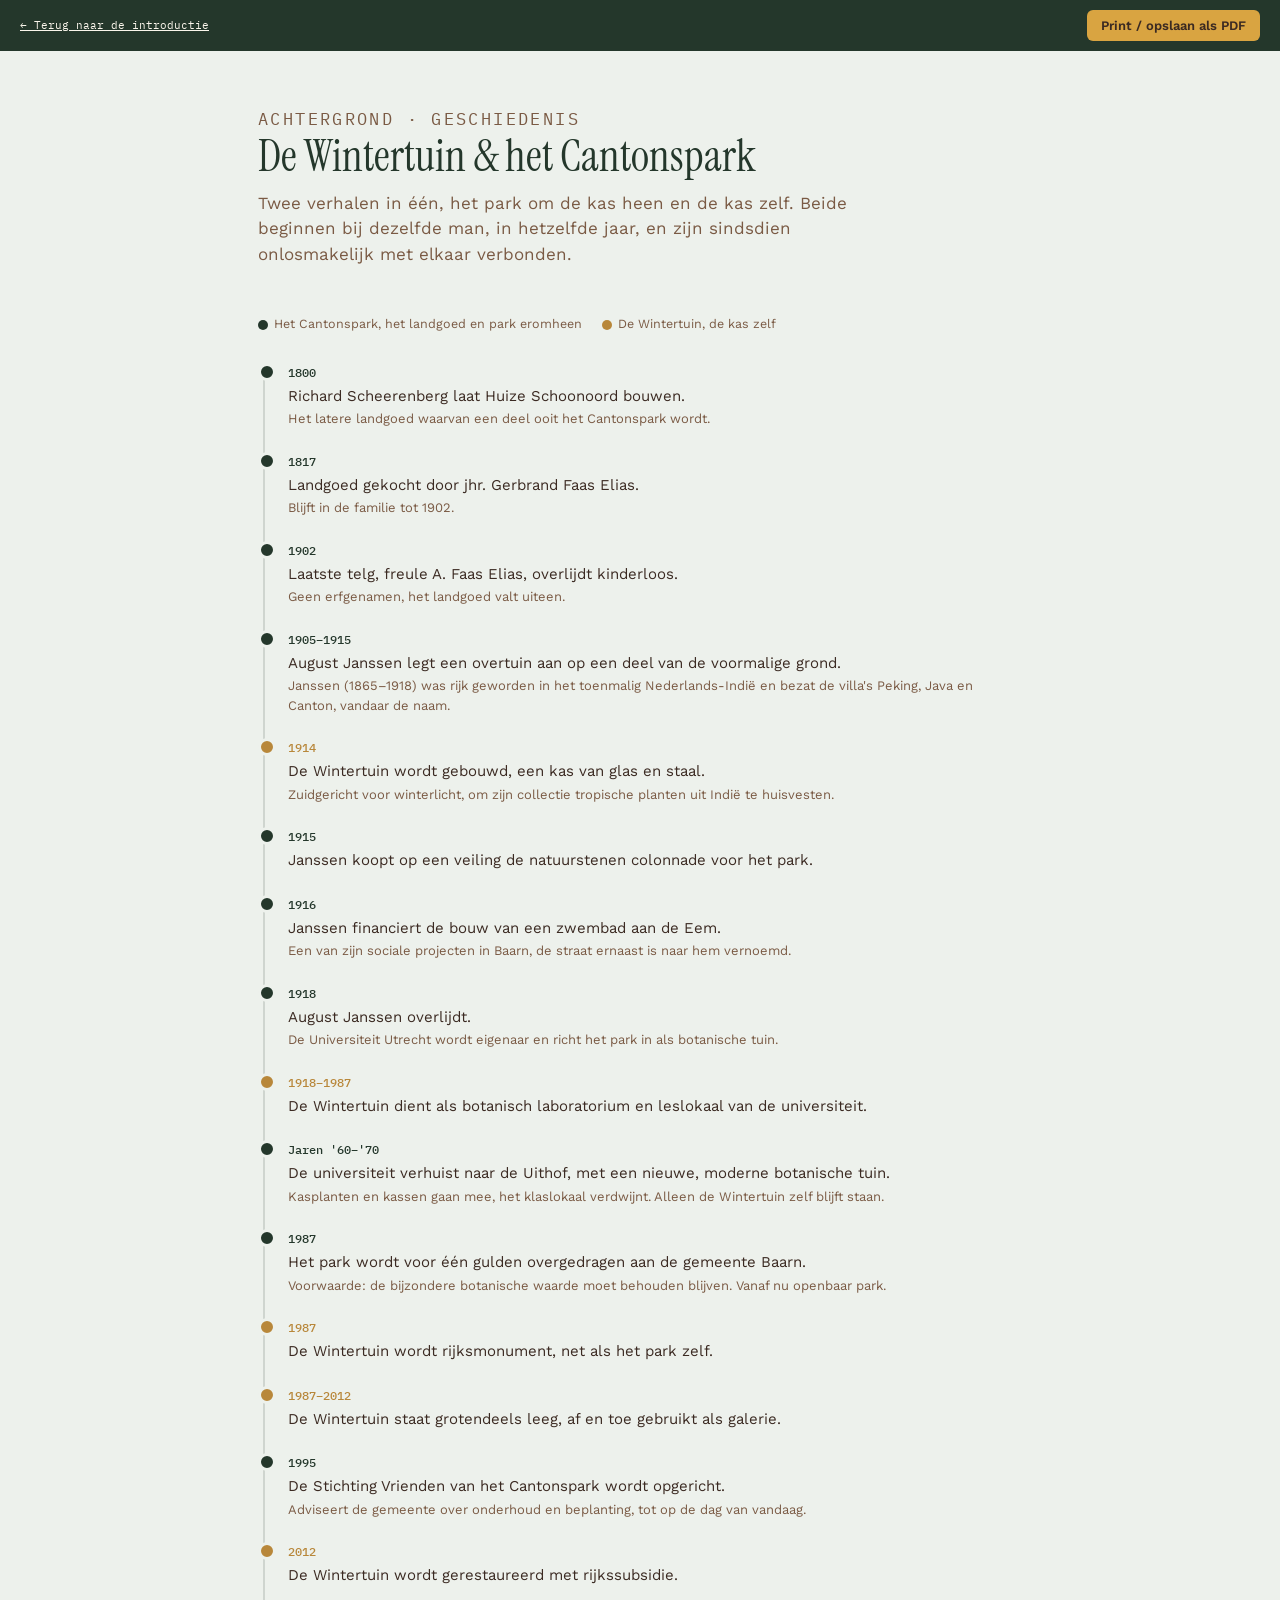
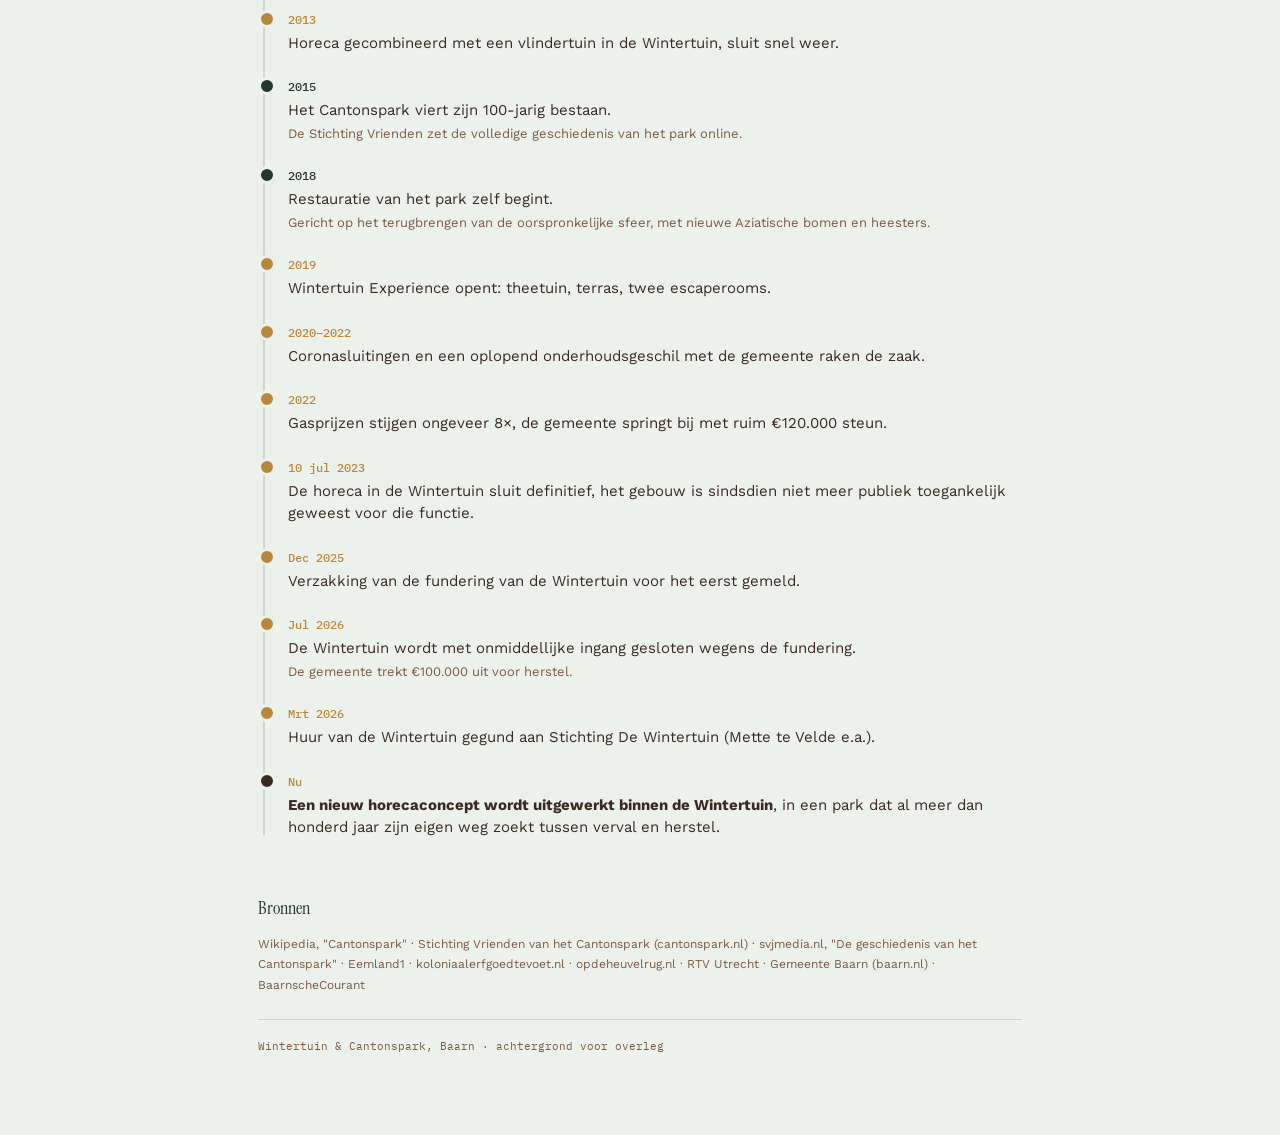
==== Wintertuin-Cantonspark-Geschiedenis.html @ 180adc10 "Add files via upload" ====
<!DOCTYPE html>
<html lang="nl">
<head>
<meta charset="UTF-8">
<meta name="viewport" content="width=device-width, initial-scale=1">
<title>Wintertuin &amp; Cantonspark, geschiedenis</title>
<link rel="preconnect" href="https://fonts.googleapis.com">
<link rel="preconnect" href="https://fonts.gstatic.com" crossorigin>
<link href="https://fonts.googleapis.com/css2?family=Instrument+Serif:ital@0;1&family=Work+Sans:wght@400;500;600&family=IBM+Plex+Mono:wght@400;500&display=swap" rel="stylesheet">
<style>
  :root {
    --glass: #EDF1EC; --ink: #24372B; --crust: #B8873A; --bean: #3B2A22;
    --bean-light: #7A5A44; --honey: #D9A441; --paper: #FBF6EC;
  }
  * { box-sizing: border-box; }
  body { margin:0; background:var(--glass); color:var(--bean); font-family:'Work Sans', sans-serif; line-height:1.5; }
  .page { max-width: 820px; margin:0 auto; padding:20px 28px 80px 28px; }
  h1,h2,h3 { font-family:'Instrument Serif', serif; font-weight:400; color:var(--ink); margin:0; }
  .eyebrow { font-family:'IBM Plex Mono', monospace; font-size:11px; letter-spacing:0.14em; text-transform:uppercase; color:var(--bean-light); margin:0 0 10px 0; }
  .hero { margin-bottom: 48px; margin-top: 36px; }
  .hero h1 { font-size: 44px; line-height:1.05; margin-bottom:12px; }
  .hero p { font-size:17px; color:var(--bean-light); max-width:620px; margin:0; }
  section { margin-bottom:56px; }
  section > h2 { font-size:26px; margin-bottom:22px; }

  .toolbar {
    position: sticky; top: 0; z-index: 10; background: var(--ink); color: var(--paper);
    display: flex; align-items: center; justify-content: space-between; gap: 16px;
    padding: 10px 20px; font-family:'IBM Plex Mono', monospace; font-size: 11px;
  }
  .toolbar a { color: var(--paper); }
  .toolbar button {
    background: var(--honey); color: var(--bean); border: none; border-radius: 6px;
    padding: 8px 14px; font-family:'Work Sans'; font-size: 13px; font-weight: 600; cursor: pointer;
  }
  .toolbar button:hover { background: #c9963e; }

  .strand-legend { display:flex; gap:20px; flex-wrap:wrap; margin-bottom: 26px; font-size:12.5px; color:var(--bean-light); }
  .strand-legend span.sw { width:10px; height:10px; border-radius:50%; display:inline-block; margin-right:6px; vertical-align:middle; }

  .timeline { position:relative; padding-left:30px; }
  .timeline::before { content:''; position:absolute; left:5px; top:4px; bottom:4px; width:2px; background:rgba(36,55,43,0.15); }
  .tl-item { position:relative; margin-bottom:20px; break-inside: avoid; }
  .tl-item::before {
    content:''; position:absolute; left:-30px; top:3px; width:12px; height:12px; border-radius:50%;
    background:var(--crust); border:3px solid var(--glass);
  }
  .tl-item.park::before { background: var(--ink); }
  .tl-item.now::before { background: var(--bean); }
  .tl-year { font-family:'IBM Plex Mono', monospace; font-size:12px; color:var(--crust); font-weight:500; margin-bottom:3px; display:inline-block; }
  .tl-item.park .tl-year { color: var(--ink); }
  .tl-text { font-size:15px; color:var(--bean); }
  .tl-text .sub { display:block; font-size:13px; color:var(--bean-light); margin-top:2px; }

  .sources { font-size:12px; color:var(--bean-light); line-height:1.7; }
  footer { font-family:'IBM Plex Mono', monospace; font-size:11px; color:var(--bean-light); border-top:1px solid rgba(59,42,34,0.15); padding-top:18px; margin-top:8px; }

  @media (max-width:640px){ .hero h1 { font-size:34px; } }
  @media print { .toolbar { display:none; } body { background:#fff; } .page { max-width:100%; padding:0 24px; } }
</style>
</head>
<body>

<div class="toolbar">
  <a href="Wintertuin-Intro.html">&larr; Terug naar de introductie</a>
  <button onclick="window.print()">Print / opslaan als PDF</button>
</div>

<div class="page">

  <div class="hero">
    <p class="eyebrow">Achtergrond &middot; geschiedenis</p>
    <h1>De Wintertuin &amp; het Cantonspark</h1>
    <p>Twee verhalen in één, het park om de kas heen en de kas zelf. Beide beginnen bij dezelfde man, in hetzelfde jaar, en zijn sindsdien onlosmakelijk met elkaar verbonden.</p>
  </div>

  <section>
    <div class="strand-legend">
      <div><span class="sw" style="background:var(--ink);"></span>Het Cantonspark, het landgoed en park eromheen</div>
      <div><span class="sw" style="background:var(--crust);"></span>De Wintertuin, de kas zelf</div>
    </div>

    <div class="timeline">

      <div class="tl-item park"><div class="tl-year">1800</div><div class="tl-text">Richard Scheerenberg laat Huize Schoonoord bouwen.<span class="sub">Het latere landgoed waarvan een deel ooit het Cantonspark wordt.</span></div></div>

      <div class="tl-item park"><div class="tl-year">1817</div><div class="tl-text">Landgoed gekocht door jhr. Gerbrand Faas Elias.<span class="sub">Blijft in de familie tot 1902.</span></div></div>

      <div class="tl-item park"><div class="tl-year">1902</div><div class="tl-text">Laatste telg, freule A. Faas Elias, overlijdt kinderloos.<span class="sub">Geen erfgenamen, het landgoed valt uiteen.</span></div></div>

      <div class="tl-item park"><div class="tl-year">1905&ndash;1915</div><div class="tl-text">August Janssen legt een overtuin aan op een deel van de voormalige grond.<span class="sub">Janssen (1865&ndash;1918) was rijk geworden in het toenmalig Nederlands-Indi&euml; en bezat de villa's Peking, Java en Canton, vandaar de naam.</span></div></div>

      <div class="tl-item crust"><div class="tl-year">1914</div><div class="tl-text">De Wintertuin wordt gebouwd, een kas van glas en staal.<span class="sub">Zuidgericht voor winterlicht, om zijn collectie tropische planten uit Indi&euml; te huisvesten.</span></div></div>

      <div class="tl-item park"><div class="tl-year">1915</div><div class="tl-text">Janssen koopt op een veiling de natuurstenen colonnade voor het park.</div></div>

      <div class="tl-item park"><div class="tl-year">1916</div><div class="tl-text">Janssen financiert de bouw van een zwembad aan de Eem.<span class="sub">Een van zijn sociale projecten in Baarn, de straat ernaast is naar hem vernoemd.</span></div></div>

      <div class="tl-item park"><div class="tl-year">1918</div><div class="tl-text">August Janssen overlijdt.<span class="sub">De Universiteit Utrecht wordt eigenaar en richt het park in als botanische tuin.</span></div></div>

      <div class="tl-item crust"><div class="tl-year">1918&ndash;1987</div><div class="tl-text">De Wintertuin dient als botanisch laboratorium en leslokaal van de universiteit.</div></div>

      <div class="tl-item park"><div class="tl-year">Jaren '60&ndash;'70</div><div class="tl-text">De universiteit verhuist naar de Uithof, met een nieuwe, moderne botanische tuin.<span class="sub">Kasplanten en kassen gaan mee, het klaslokaal verdwijnt. Alleen de Wintertuin zelf blijft staan.</span></div></div>

      <div class="tl-item park"><div class="tl-year">1987</div><div class="tl-text">Het park wordt voor &eacute;&eacute;n gulden overgedragen aan de gemeente Baarn.<span class="sub">Voorwaarde: de bijzondere botanische waarde moet behouden blijven. Vanaf nu openbaar park.</span></div></div>

      <div class="tl-item crust"><div class="tl-year">1987</div><div class="tl-text">De Wintertuin wordt rijksmonument, net als het park zelf.</div></div>

      <div class="tl-item crust"><div class="tl-year">1987&ndash;2012</div><div class="tl-text">De Wintertuin staat grotendeels leeg, af en toe gebruikt als galerie.</div></div>

      <div class="tl-item park"><div class="tl-year">1995</div><div class="tl-text">De Stichting Vrienden van het Cantonspark wordt opgericht.<span class="sub">Adviseert de gemeente over onderhoud en beplanting, tot op de dag van vandaag.</span></div></div>

      <div class="tl-item crust"><div class="tl-year">2012</div><div class="tl-text">De Wintertuin wordt gerestaureerd met rijkssubsidie.</div></div>

      <div class="tl-item crust"><div class="tl-year">2013</div><div class="tl-text">Horeca gecombineerd met een vlindertuin in de Wintertuin, sluit snel weer.</div></div>

      <div class="tl-item park"><div class="tl-year">2015</div><div class="tl-text">Het Cantonspark viert zijn 100-jarig bestaan.<span class="sub">De Stichting Vrienden zet de volledige geschiedenis van het park online.</span></div></div>

      <div class="tl-item park"><div class="tl-year">2018</div><div class="tl-text">Restauratie van het park zelf begint.<span class="sub">Gericht op het terugbrengen van de oorspronkelijke sfeer, met nieuwe Aziatische bomen en heesters.</span></div></div>

      <div class="tl-item crust"><div class="tl-year">2019</div><div class="tl-text">Wintertuin Experience opent: theetuin, terras, twee escaperooms.</div></div>

      <div class="tl-item crust"><div class="tl-year">2020&ndash;2022</div><div class="tl-text">Coronasluitingen en een oplopend onderhoudsgeschil met de gemeente raken de zaak.</div></div>

      <div class="tl-item crust"><div class="tl-year">2022</div><div class="tl-text">Gasprijzen stijgen ongeveer 8&times;, de gemeente springt bij met ruim &euro;120.000 steun.</div></div>

      <div class="tl-item crust"><div class="tl-year">10 jul 2023</div><div class="tl-text">De horeca in de Wintertuin sluit definitief, het gebouw is sindsdien niet meer publiek toegankelijk geweest voor die functie.</div></div>

      <div class="tl-item crust"><div class="tl-year">Dec 2025</div><div class="tl-text">Verzakking van de fundering van de Wintertuin voor het eerst gemeld.</div></div>

      <div class="tl-item crust"><div class="tl-year">Jul 2026</div><div class="tl-text">De Wintertuin wordt met onmiddellijke ingang gesloten wegens de fundering.<span class="sub">De gemeente trekt &euro;100.000 uit voor herstel.</span></div></div>

      <div class="tl-item crust"><div class="tl-year">Mrt 2026</div><div class="tl-text">Huur van de Wintertuin gegund aan Stichting De Wintertuin (Mette te Velde e.a.).</div></div>

      <div class="tl-item now"><div class="tl-year">Nu</div><div class="tl-text"><b>Een nieuw horecaconcept wordt uitgewerkt binnen de Wintertuin</b>, in een park dat al meer dan honderd jaar zijn eigen weg zoekt tussen verval en herstel.</div></div>

    </div>
  </section>

  <section style="margin-bottom:24px;">
    <h2 style="font-size:18px; margin-bottom:10px;">Bronnen</h2>
    <p class="sources">
      Wikipedia, "Cantonspark" &middot; Stichting Vrienden van het Cantonspark (cantonspark.nl) &middot; svjmedia.nl, "De geschiedenis van het Cantonspark" &middot; Eemland1 &middot; koloniaalerfgoedtevoet.nl &middot; opdeheuvelrug.nl &middot; RTV Utrecht &middot; Gemeente Baarn (baarn.nl) &middot; BaarnscheCourant
    </p>
  </section>

  <footer>Wintertuin &amp; Cantonspark, Baarn &middot; achtergrond voor overleg</footer>
</div>
</body>
</html>
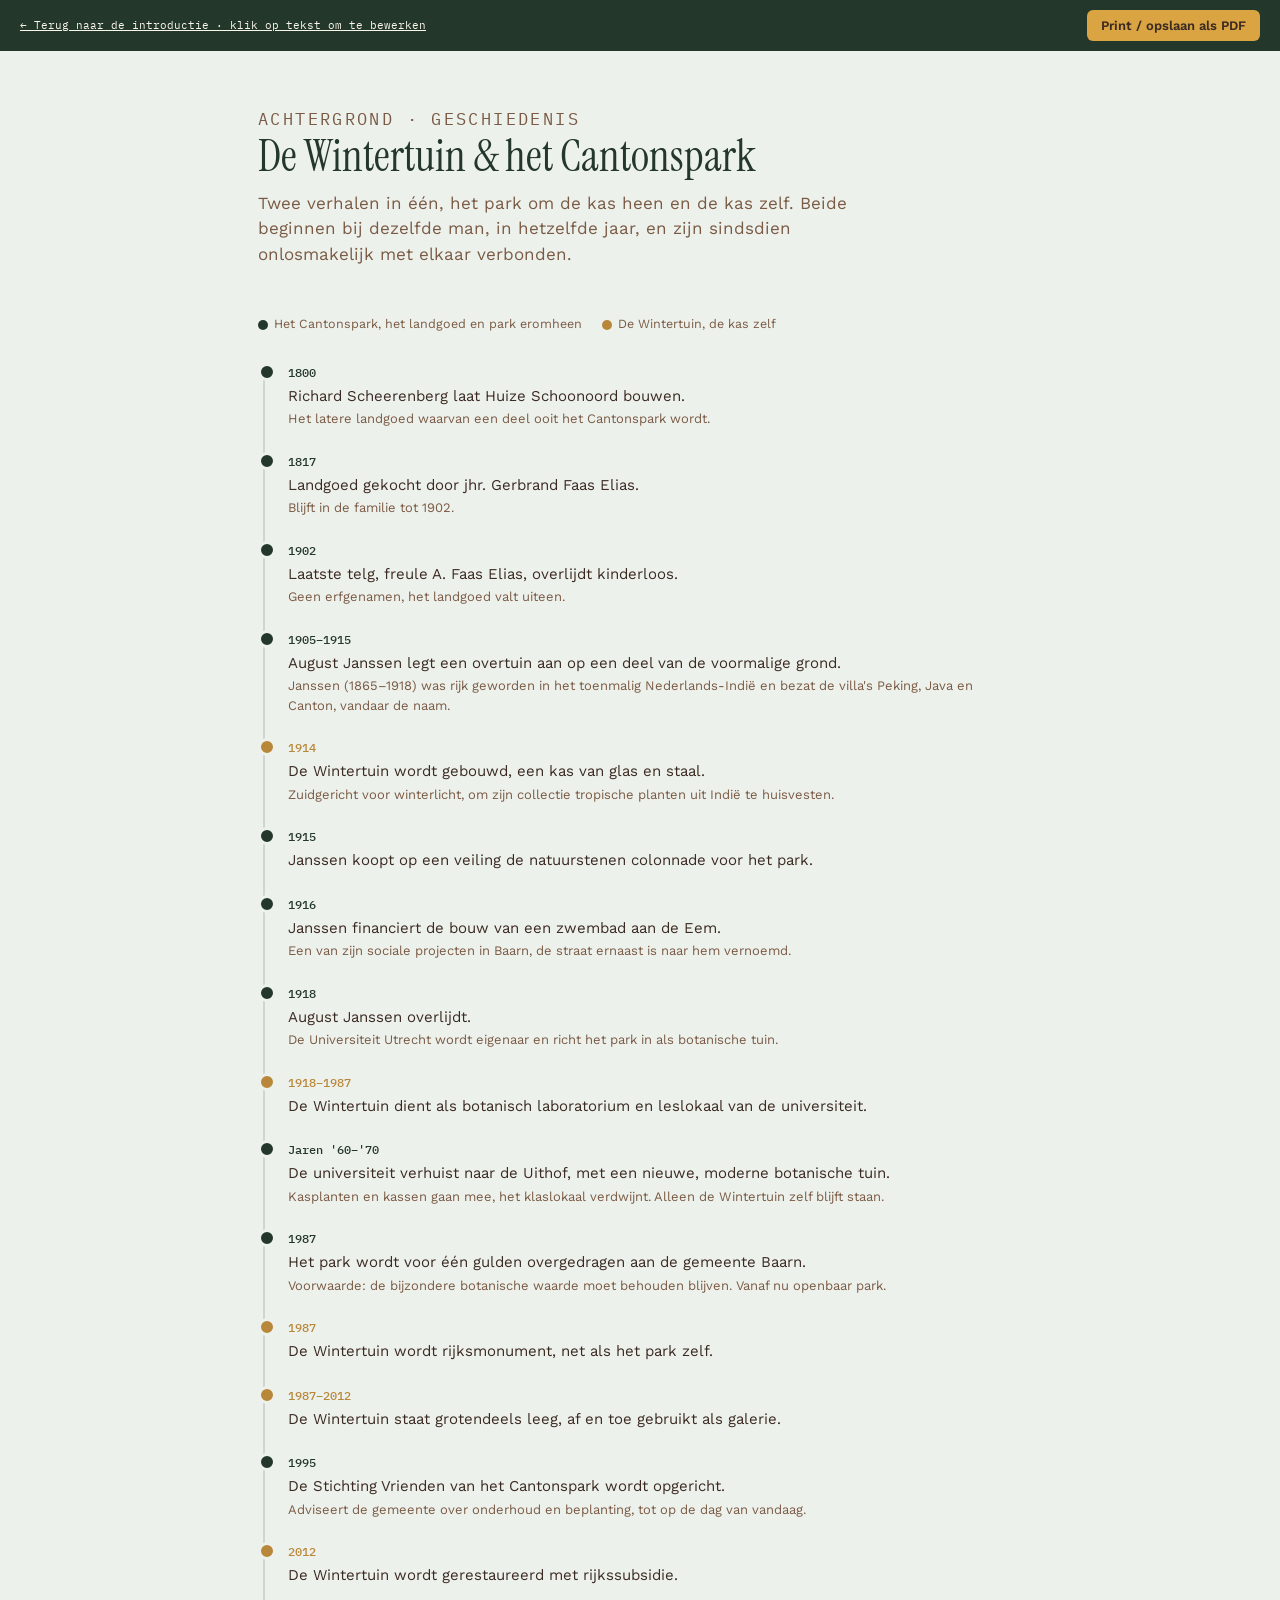
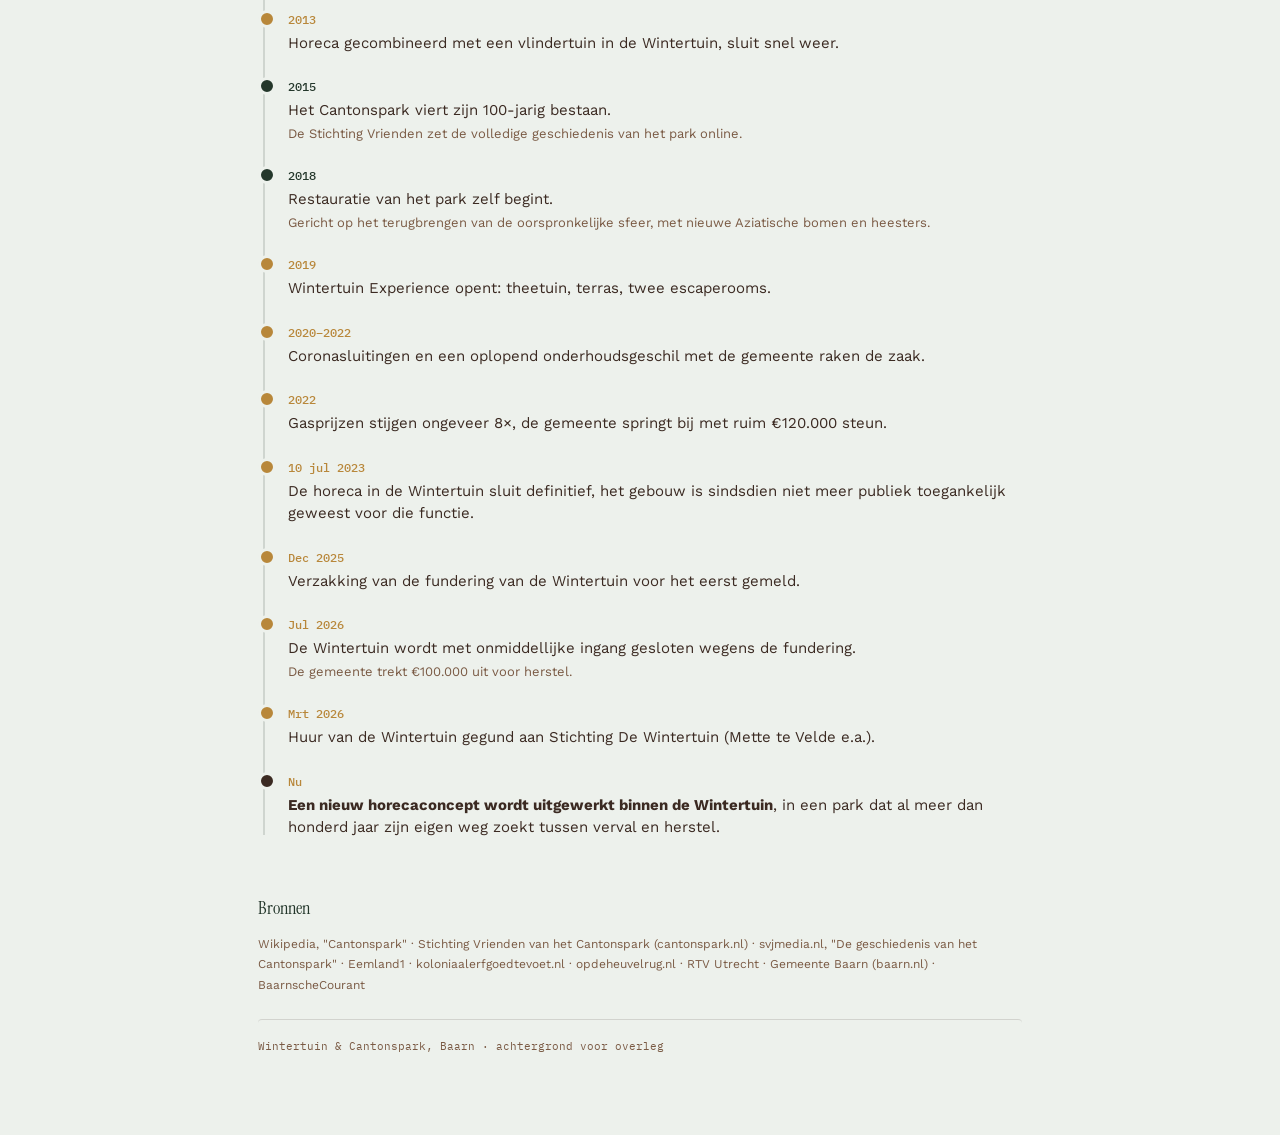
==== commit e747dce7: "Add files via upload" ====
--- a/Wintertuin-Cantonspark-Geschiedenis.html
+++ b/Wintertuin-Cantonspark-Geschiedenis.html
@@ -35,6 +35,10 @@
   }
   .toolbar button:hover { background: #c9963e; }
 
+  [contenteditable="true"] { border-radius: 4px; transition: background 0.15s; cursor: text; }
+  [contenteditable="true"]:hover { background: rgba(217,164,65,0.12); }
+  [contenteditable="true"]:focus { outline: 1.5px dashed var(--crust); background: rgba(217,164,65,0.16); }
+
   .strand-legend { display:flex; gap:20px; flex-wrap:wrap; margin-bottom: 26px; font-size:12.5px; color:var(--bean-light); }
   .strand-legend span.sw { width:10px; height:10px; border-radius:50%; display:inline-block; margin-right:6px; vertical-align:middle; }
 
@@ -56,95 +60,95 @@
   footer { font-family:'IBM Plex Mono', monospace; font-size:11px; color:var(--bean-light); border-top:1px solid rgba(59,42,34,0.15); padding-top:18px; margin-top:8px; }
 
   @media (max-width:640px){ .hero h1 { font-size:34px; } }
-  @media print { .toolbar { display:none; } body { background:#fff; } .page { max-width:100%; padding:0 24px; } }
+  @media print { .toolbar { display:none; } body { background:#fff; } .page { max-width:100%; padding:0 24px; } [contenteditable="true"]:hover, [contenteditable="true"]:focus { background: transparent; outline: none; } }
 </style>
 </head>
 <body>
 
 <div class="toolbar">
-  <a href="Wintertuin-Intro.html">&larr; Terug naar de introductie</a>
+  <a href="Wintertuin-Intro.html">&larr; Terug naar de introductie &middot; klik op tekst om te bewerken</a>
   <button onclick="window.print()">Print / opslaan als PDF</button>
 </div>
 
 <div class="page">
 
   <div class="hero">
-    <p class="eyebrow">Achtergrond &middot; geschiedenis</p>
-    <h1>De Wintertuin &amp; het Cantonspark</h1>
-    <p>Twee verhalen in één, het park om de kas heen en de kas zelf. Beide beginnen bij dezelfde man, in hetzelfde jaar, en zijn sindsdien onlosmakelijk met elkaar verbonden.</p>
+    <p class="eyebrow" contenteditable="true">Achtergrond &middot; geschiedenis</p>
+    <h1 contenteditable="true">De Wintertuin &amp; het Cantonspark</h1>
+    <p contenteditable="true">Twee verhalen in één, het park om de kas heen en de kas zelf. Beide beginnen bij dezelfde man, in hetzelfde jaar, en zijn sindsdien onlosmakelijk met elkaar verbonden.</p>
   </div>
 
   <section>
     <div class="strand-legend">
-      <div><span class="sw" style="background:var(--ink);"></span>Het Cantonspark, het landgoed en park eromheen</div>
-      <div><span class="sw" style="background:var(--crust);"></span>De Wintertuin, de kas zelf</div>
+      <div><span class="sw" style="background:var(--ink);"></span><span contenteditable="true">Het Cantonspark, het landgoed en park eromheen</span></div>
+      <div><span class="sw" style="background:var(--crust);"></span><span contenteditable="true">De Wintertuin, de kas zelf</span></div>
     </div>
 
     <div class="timeline">
 
-      <div class="tl-item park"><div class="tl-year">1800</div><div class="tl-text">Richard Scheerenberg laat Huize Schoonoord bouwen.<span class="sub">Het latere landgoed waarvan een deel ooit het Cantonspark wordt.</span></div></div>
+      <div class="tl-item park"><div class="tl-year" contenteditable="true">1800</div><div class="tl-text" contenteditable="true">Richard Scheerenberg laat Huize Schoonoord bouwen.<span class="sub">Het latere landgoed waarvan een deel ooit het Cantonspark wordt.</span></div></div>
 
-      <div class="tl-item park"><div class="tl-year">1817</div><div class="tl-text">Landgoed gekocht door jhr. Gerbrand Faas Elias.<span class="sub">Blijft in de familie tot 1902.</span></div></div>
+      <div class="tl-item park"><div class="tl-year" contenteditable="true">1817</div><div class="tl-text" contenteditable="true">Landgoed gekocht door jhr. Gerbrand Faas Elias.<span class="sub">Blijft in de familie tot 1902.</span></div></div>
 
-      <div class="tl-item park"><div class="tl-year">1902</div><div class="tl-text">Laatste telg, freule A. Faas Elias, overlijdt kinderloos.<span class="sub">Geen erfgenamen, het landgoed valt uiteen.</span></div></div>
+      <div class="tl-item park"><div class="tl-year" contenteditable="true">1902</div><div class="tl-text" contenteditable="true">Laatste telg, freule A. Faas Elias, overlijdt kinderloos.<span class="sub">Geen erfgenamen, het landgoed valt uiteen.</span></div></div>
 
-      <div class="tl-item park"><div class="tl-year">1905&ndash;1915</div><div class="tl-text">August Janssen legt een overtuin aan op een deel van de voormalige grond.<span class="sub">Janssen (1865&ndash;1918) was rijk geworden in het toenmalig Nederlands-Indi&euml; en bezat de villa's Peking, Java en Canton, vandaar de naam.</span></div></div>
+      <div class="tl-item park"><div class="tl-year" contenteditable="true">1905&ndash;1915</div><div class="tl-text" contenteditable="true">August Janssen legt een overtuin aan op een deel van de voormalige grond.<span class="sub">Janssen (1865&ndash;1918) was rijk geworden in het toenmalig Nederlands-Indi&euml; en bezat de villa's Peking, Java en Canton, vandaar de naam.</span></div></div>
 
-      <div class="tl-item crust"><div class="tl-year">1914</div><div class="tl-text">De Wintertuin wordt gebouwd, een kas van glas en staal.<span class="sub">Zuidgericht voor winterlicht, om zijn collectie tropische planten uit Indi&euml; te huisvesten.</span></div></div>
+      <div class="tl-item crust"><div class="tl-year" contenteditable="true">1914</div><div class="tl-text" contenteditable="true">De Wintertuin wordt gebouwd, een kas van glas en staal.<span class="sub">Zuidgericht voor winterlicht, om zijn collectie tropische planten uit Indi&euml; te huisvesten.</span></div></div>
 
-      <div class="tl-item park"><div class="tl-year">1915</div><div class="tl-text">Janssen koopt op een veiling de natuurstenen colonnade voor het park.</div></div>
+      <div class="tl-item park"><div class="tl-year" contenteditable="true">1915</div><div class="tl-text" contenteditable="true">Janssen koopt op een veiling de natuurstenen colonnade voor het park.</div></div>
 
-      <div class="tl-item park"><div class="tl-year">1916</div><div class="tl-text">Janssen financiert de bouw van een zwembad aan de Eem.<span class="sub">Een van zijn sociale projecten in Baarn, de straat ernaast is naar hem vernoemd.</span></div></div>
+      <div class="tl-item park"><div class="tl-year" contenteditable="true">1916</div><div class="tl-text" contenteditable="true">Janssen financiert de bouw van een zwembad aan de Eem.<span class="sub">Een van zijn sociale projecten in Baarn, de straat ernaast is naar hem vernoemd.</span></div></div>
 
-      <div class="tl-item park"><div class="tl-year">1918</div><div class="tl-text">August Janssen overlijdt.<span class="sub">De Universiteit Utrecht wordt eigenaar en richt het park in als botanische tuin.</span></div></div>
+      <div class="tl-item park"><div class="tl-year" contenteditable="true">1918</div><div class="tl-text" contenteditable="true">August Janssen overlijdt.<span class="sub">De Universiteit Utrecht wordt eigenaar en richt het park in als botanische tuin.</span></div></div>
 
-      <div class="tl-item crust"><div class="tl-year">1918&ndash;1987</div><div class="tl-text">De Wintertuin dient als botanisch laboratorium en leslokaal van de universiteit.</div></div>
+      <div class="tl-item crust"><div class="tl-year" contenteditable="true">1918&ndash;1987</div><div class="tl-text" contenteditable="true">De Wintertuin dient als botanisch laboratorium en leslokaal van de universiteit.</div></div>
 
-      <div class="tl-item park"><div class="tl-year">Jaren '60&ndash;'70</div><div class="tl-text">De universiteit verhuist naar de Uithof, met een nieuwe, moderne botanische tuin.<span class="sub">Kasplanten en kassen gaan mee, het klaslokaal verdwijnt. Alleen de Wintertuin zelf blijft staan.</span></div></div>
+      <div class="tl-item park"><div class="tl-year" contenteditable="true">Jaren '60&ndash;'70</div><div class="tl-text" contenteditable="true">De universiteit verhuist naar de Uithof, met een nieuwe, moderne botanische tuin.<span class="sub">Kasplanten en kassen gaan mee, het klaslokaal verdwijnt. Alleen de Wintertuin zelf blijft staan.</span></div></div>
 
-      <div class="tl-item park"><div class="tl-year">1987</div><div class="tl-text">Het park wordt voor &eacute;&eacute;n gulden overgedragen aan de gemeente Baarn.<span class="sub">Voorwaarde: de bijzondere botanische waarde moet behouden blijven. Vanaf nu openbaar park.</span></div></div>
+      <div class="tl-item park"><div class="tl-year" contenteditable="true">1987</div><div class="tl-text" contenteditable="true">Het park wordt voor &eacute;&eacute;n gulden overgedragen aan de gemeente Baarn.<span class="sub">Voorwaarde: de bijzondere botanische waarde moet behouden blijven. Vanaf nu openbaar park.</span></div></div>
 
-      <div class="tl-item crust"><div class="tl-year">1987</div><div class="tl-text">De Wintertuin wordt rijksmonument, net als het park zelf.</div></div>
+      <div class="tl-item crust"><div class="tl-year" contenteditable="true">1987</div><div class="tl-text" contenteditable="true">De Wintertuin wordt rijksmonument, net als het park zelf.</div></div>
 
-      <div class="tl-item crust"><div class="tl-year">1987&ndash;2012</div><div class="tl-text">De Wintertuin staat grotendeels leeg, af en toe gebruikt als galerie.</div></div>
+      <div class="tl-item crust"><div class="tl-year" contenteditable="true">1987&ndash;2012</div><div class="tl-text" contenteditable="true">De Wintertuin staat grotendeels leeg, af en toe gebruikt als galerie.</div></div>
 
-      <div class="tl-item park"><div class="tl-year">1995</div><div class="tl-text">De Stichting Vrienden van het Cantonspark wordt opgericht.<span class="sub">Adviseert de gemeente over onderhoud en beplanting, tot op de dag van vandaag.</span></div></div>
+      <div class="tl-item park"><div class="tl-year" contenteditable="true">1995</div><div class="tl-text" contenteditable="true">De Stichting Vrienden van het Cantonspark wordt opgericht.<span class="sub">Adviseert de gemeente over onderhoud en beplanting, tot op de dag van vandaag.</span></div></div>
 
-      <div class="tl-item crust"><div class="tl-year">2012</div><div class="tl-text">De Wintertuin wordt gerestaureerd met rijkssubsidie.</div></div>
+      <div class="tl-item crust"><div class="tl-year" contenteditable="true">2012</div><div class="tl-text" contenteditable="true">De Wintertuin wordt gerestaureerd met rijkssubsidie.</div></div>
 
-      <div class="tl-item crust"><div class="tl-year">2013</div><div class="tl-text">Horeca gecombineerd met een vlindertuin in de Wintertuin, sluit snel weer.</div></div>
+      <div class="tl-item crust"><div class="tl-year" contenteditable="true">2013</div><div class="tl-text" contenteditable="true">Horeca gecombineerd met een vlindertuin in de Wintertuin, sluit snel weer.</div></div>
 
-      <div class="tl-item park"><div class="tl-year">2015</div><div class="tl-text">Het Cantonspark viert zijn 100-jarig bestaan.<span class="sub">De Stichting Vrienden zet de volledige geschiedenis van het park online.</span></div></div>
+      <div class="tl-item park"><div class="tl-year" contenteditable="true">2015</div><div class="tl-text" contenteditable="true">Het Cantonspark viert zijn 100-jarig bestaan.<span class="sub">De Stichting Vrienden zet de volledige geschiedenis van het park online.</span></div></div>
 
-      <div class="tl-item park"><div class="tl-year">2018</div><div class="tl-text">Restauratie van het park zelf begint.<span class="sub">Gericht op het terugbrengen van de oorspronkelijke sfeer, met nieuwe Aziatische bomen en heesters.</span></div></div>
+      <div class="tl-item park"><div class="tl-year" contenteditable="true">2018</div><div class="tl-text" contenteditable="true">Restauratie van het park zelf begint.<span class="sub">Gericht op het terugbrengen van de oorspronkelijke sfeer, met nieuwe Aziatische bomen en heesters.</span></div></div>
 
-      <div class="tl-item crust"><div class="tl-year">2019</div><div class="tl-text">Wintertuin Experience opent: theetuin, terras, twee escaperooms.</div></div>
+      <div class="tl-item crust"><div class="tl-year" contenteditable="true">2019</div><div class="tl-text" contenteditable="true">Wintertuin Experience opent: theetuin, terras, twee escaperooms.</div></div>
 
-      <div class="tl-item crust"><div class="tl-year">2020&ndash;2022</div><div class="tl-text">Coronasluitingen en een oplopend onderhoudsgeschil met de gemeente raken de zaak.</div></div>
+      <div class="tl-item crust"><div class="tl-year" contenteditable="true">2020&ndash;2022</div><div class="tl-text" contenteditable="true">Coronasluitingen en een oplopend onderhoudsgeschil met de gemeente raken de zaak.</div></div>
 
-      <div class="tl-item crust"><div class="tl-year">2022</div><div class="tl-text">Gasprijzen stijgen ongeveer 8&times;, de gemeente springt bij met ruim &euro;120.000 steun.</div></div>
+      <div class="tl-item crust"><div class="tl-year" contenteditable="true">2022</div><div class="tl-text" contenteditable="true">Gasprijzen stijgen ongeveer 8&times;, de gemeente springt bij met ruim &euro;120.000 steun.</div></div>
 
-      <div class="tl-item crust"><div class="tl-year">10 jul 2023</div><div class="tl-text">De horeca in de Wintertuin sluit definitief, het gebouw is sindsdien niet meer publiek toegankelijk geweest voor die functie.</div></div>
+      <div class="tl-item crust"><div class="tl-year" contenteditable="true">10 jul 2023</div><div class="tl-text" contenteditable="true">De horeca in de Wintertuin sluit definitief, het gebouw is sindsdien niet meer publiek toegankelijk geweest voor die functie.</div></div>
 
-      <div class="tl-item crust"><div class="tl-year">Dec 2025</div><div class="tl-text">Verzakking van de fundering van de Wintertuin voor het eerst gemeld.</div></div>
+      <div class="tl-item crust"><div class="tl-year" contenteditable="true">Dec 2025</div><div class="tl-text" contenteditable="true">Verzakking van de fundering van de Wintertuin voor het eerst gemeld.</div></div>
 
-      <div class="tl-item crust"><div class="tl-year">Jul 2026</div><div class="tl-text">De Wintertuin wordt met onmiddellijke ingang gesloten wegens de fundering.<span class="sub">De gemeente trekt &euro;100.000 uit voor herstel.</span></div></div>
+      <div class="tl-item crust"><div class="tl-year" contenteditable="true">Jul 2026</div><div class="tl-text" contenteditable="true">De Wintertuin wordt met onmiddellijke ingang gesloten wegens de fundering.<span class="sub">De gemeente trekt &euro;100.000 uit voor herstel.</span></div></div>
 
-      <div class="tl-item crust"><div class="tl-year">Mrt 2026</div><div class="tl-text">Huur van de Wintertuin gegund aan Stichting De Wintertuin (Mette te Velde e.a.).</div></div>
+      <div class="tl-item crust"><div class="tl-year" contenteditable="true">Mrt 2026</div><div class="tl-text" contenteditable="true">Huur van de Wintertuin gegund aan Stichting De Wintertuin (Mette te Velde e.a.).</div></div>
 
-      <div class="tl-item now"><div class="tl-year">Nu</div><div class="tl-text"><b>Een nieuw horecaconcept wordt uitgewerkt binnen de Wintertuin</b>, in een park dat al meer dan honderd jaar zijn eigen weg zoekt tussen verval en herstel.</div></div>
+      <div class="tl-item now"><div class="tl-year" contenteditable="true">Nu</div><div class="tl-text" contenteditable="true"><b>Een nieuw horecaconcept wordt uitgewerkt binnen de Wintertuin</b>, in een park dat al meer dan honderd jaar zijn eigen weg zoekt tussen verval en herstel.</div></div>
 
     </div>
   </section>
 
   <section style="margin-bottom:24px;">
-    <h2 style="font-size:18px; margin-bottom:10px;">Bronnen</h2>
-    <p class="sources">
+    <h2 style="font-size:18px; margin-bottom:10px;" contenteditable="true">Bronnen</h2>
+    <p class="sources" contenteditable="true">
       Wikipedia, "Cantonspark" &middot; Stichting Vrienden van het Cantonspark (cantonspark.nl) &middot; svjmedia.nl, "De geschiedenis van het Cantonspark" &middot; Eemland1 &middot; koloniaalerfgoedtevoet.nl &middot; opdeheuvelrug.nl &middot; RTV Utrecht &middot; Gemeente Baarn (baarn.nl) &middot; BaarnscheCourant
     </p>
   </section>
 
-  <footer>Wintertuin &amp; Cantonspark, Baarn &middot; achtergrond voor overleg</footer>
+  <footer contenteditable="true">Wintertuin &amp; Cantonspark, Baarn &middot; achtergrond voor overleg</footer>
 </div>
 </body>
 </html>
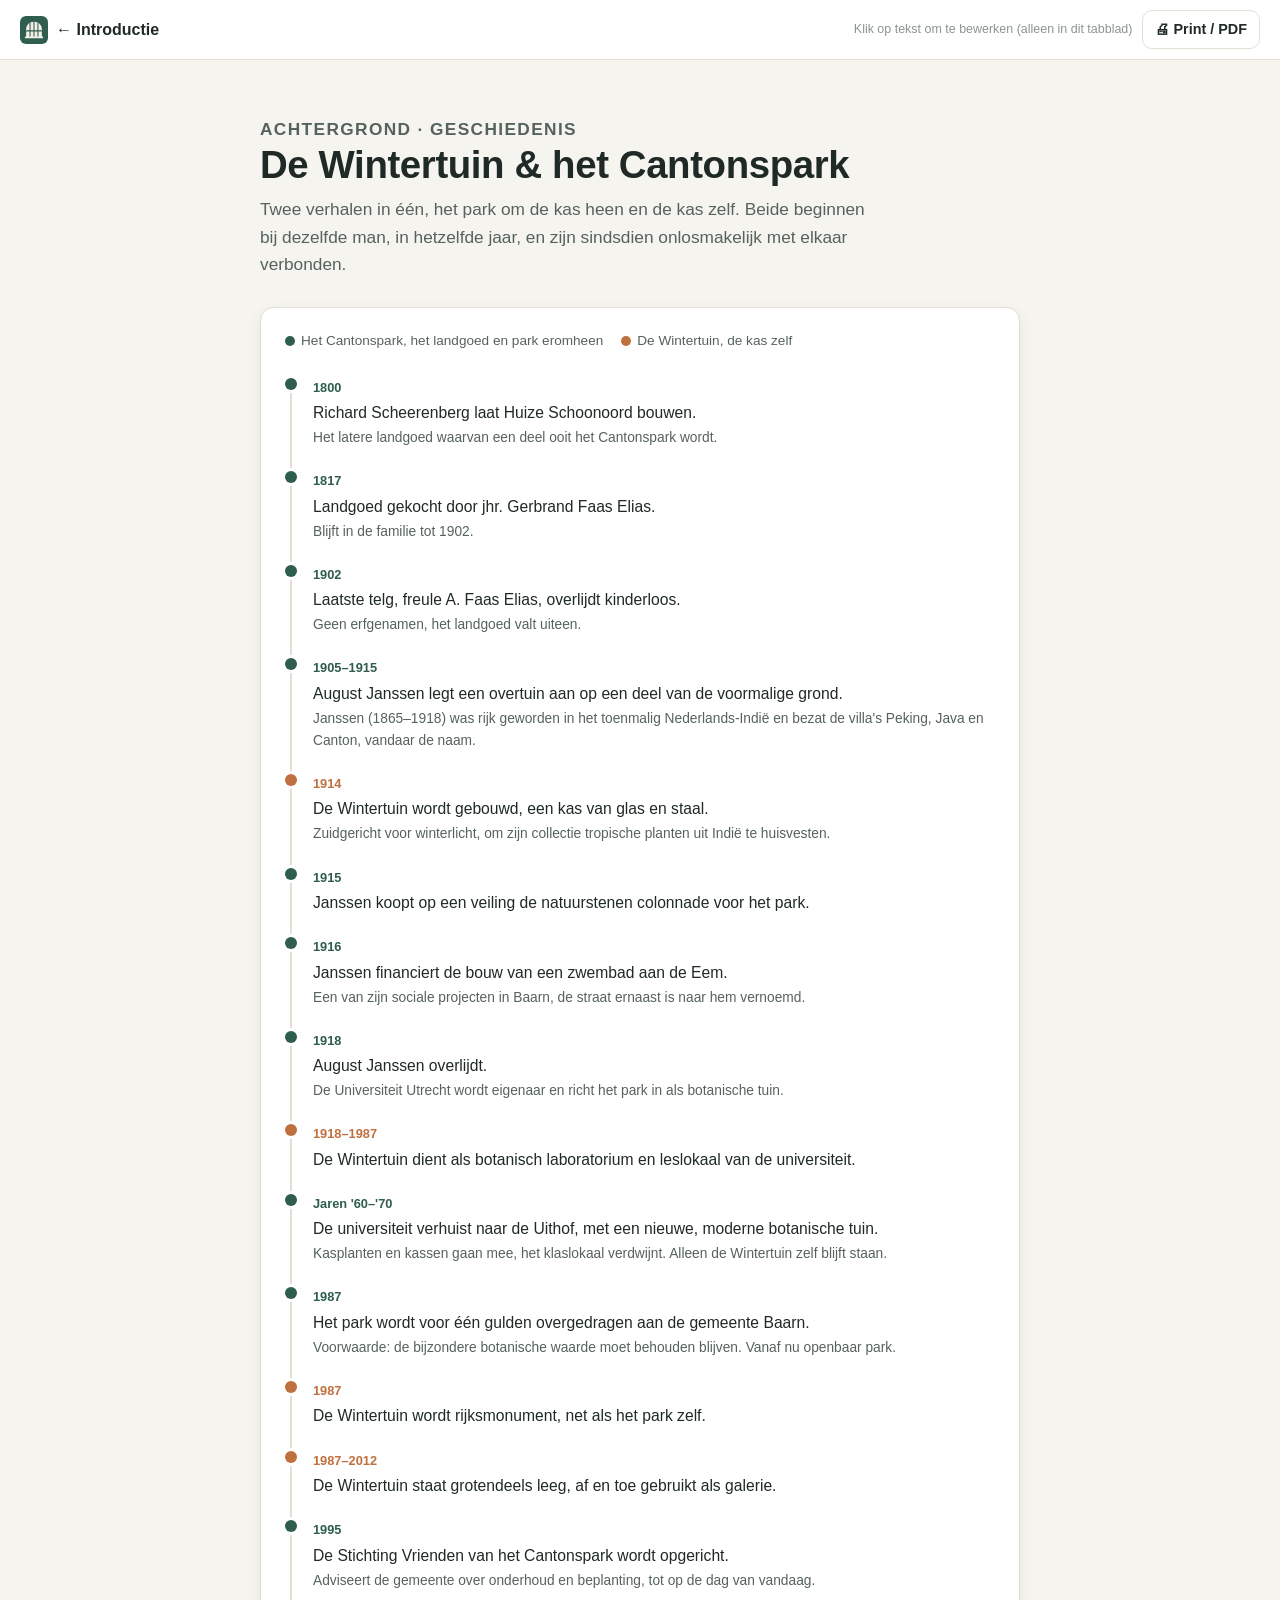
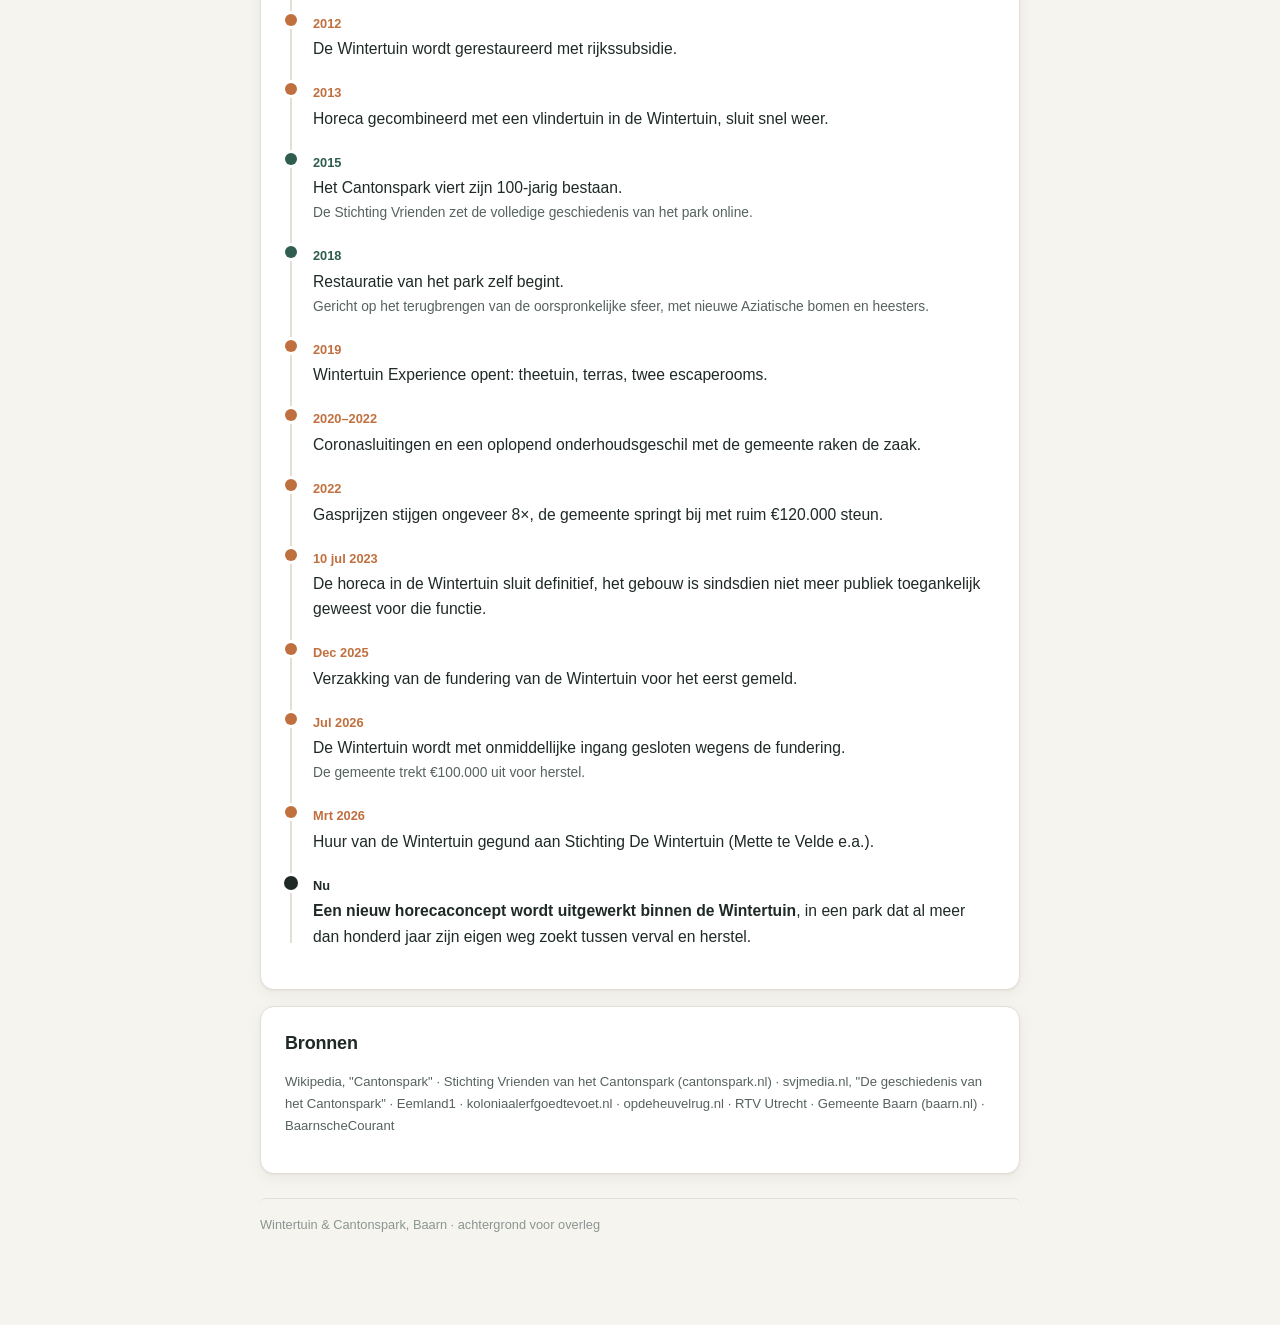
==== commit 1e72c0c7: "About pages (intro and history) in the new app style Co-Authored-By: Claude Opus 5.5 <noreply@anthro" ====
--- a/Wintertuin-Cantonspark-Geschiedenis.html
+++ b/Wintertuin-Cantonspark-Geschiedenis.html
@@ -2,73 +2,69 @@
 <html lang="nl">
 <head>
 <meta charset="UTF-8">
+<link rel="icon" href="img/icon.svg" type="image/svg+xml">
+<meta name="theme-color" content="#2F5D50">
 <meta name="viewport" content="width=device-width, initial-scale=1">
 <title>Wintertuin &amp; Cantonspark, geschiedenis</title>
-<link rel="preconnect" href="https://fonts.googleapis.com">
-<link rel="preconnect" href="https://fonts.gstatic.com" crossorigin>
-<link href="https://fonts.googleapis.com/css2?family=Instrument+Serif:ital@0;1&family=Work+Sans:wght@400;500;600&family=IBM+Plex+Mono:wght@400;500&display=swap" rel="stylesheet">
 <style>
   :root {
-    --glass: #EDF1EC; --ink: #24372B; --crust: #B8873A; --bean: #3B2A22;
-    --bean-light: #7A5A44; --honey: #D9A441; --paper: #FBF6EC;
+    --bg: #F6F4EF; --surface: #FFFFFF; --surface-2: #F0EDE5; --ink: #1F2A27; --ink-2: #55625E; --ink-3: #8A9592;
+    --line: #E3DFD5; --primary: #2F5D50; --primary-soft: #E3EDE9; --accent: #C0703F; --accent-soft: #F6E7DC;
+    --radius: 14px; --shadow: 0 1px 2px rgba(31, 42, 39, .06), 0 4px 16px rgba(31, 42, 39, .05);
+    --font: -apple-system, BlinkMacSystemFont, "Segoe UI", Inter, Roboto, "Helvetica Neue", Arial, sans-serif;
   }
   * { box-sizing: border-box; }
-  body { margin:0; background:var(--glass); color:var(--bean); font-family:'Work Sans', sans-serif; line-height:1.5; }
-  .page { max-width: 820px; margin:0 auto; padding:20px 28px 80px 28px; }
-  h1,h2,h3 { font-family:'Instrument Serif', serif; font-weight:400; color:var(--ink); margin:0; }
-  .eyebrow { font-family:'IBM Plex Mono', monospace; font-size:11px; letter-spacing:0.14em; text-transform:uppercase; color:var(--bean-light); margin:0 0 10px 0; }
-  .hero { margin-bottom: 48px; margin-top: 36px; }
-  .hero h1 { font-size: 44px; line-height:1.05; margin-bottom:12px; }
-  .hero p { font-size:17px; color:var(--bean-light); max-width:620px; margin:0; }
-  section { margin-bottom:56px; }
-  section > h2 { font-size:26px; margin-bottom:22px; }
+  body { margin: 0; background: var(--bg); color: var(--ink); font: 16px/1.6 var(--font); -webkit-font-smoothing: antialiased; }
+  h1, h2, h3 { margin: 0; color: var(--ink); letter-spacing: -.01em; }
+  a { color: var(--primary); }
+  .topbar { position: sticky; top: 0; z-index: 20; display: flex; align-items: center; justify-content: space-between; gap: 12px;
+    padding: 10px 20px; background: var(--surface); border-bottom: 1px solid var(--line); }
+  .brand { display: flex; align-items: center; gap: 8px; text-decoration: none; color: var(--ink); font-weight: 700; }
+  .topbar-right { display: flex; align-items: center; gap: 10px; }
+  .edit-hint { font-size: .78rem; color: var(--ink-3); }
+  .btn { font: inherit; font-weight: 600; font-size: .9rem; border: 1px solid var(--line); background: var(--surface); color: var(--ink);
+    border-radius: 10px; padding: 7px 12px; cursor: pointer; text-decoration: none; display: inline-flex; align-items: center; gap: 6px; }
+  .btn:hover { border-color: var(--ink-3); }
+  .btn-primary { background: var(--primary); border-color: var(--primary); color: #fff; }
+  .btn-primary:hover { background: #264d42; }
+  .page { max-width: 800px; margin: 0 auto; padding: 24px 20px 90px; }
+  .eyebrow { font-size: .78rem; font-weight: 700; letter-spacing: .08em; text-transform: uppercase; color: var(--primary); margin: 0 0 10px; }
+  [contenteditable="true"] { border-radius: 6px; transition: background .15s; cursor: text; }
+  [contenteditable="true"]:hover { background: var(--primary-soft); }
+  [contenteditable="true"]:focus { outline: 2px solid var(--primary); outline-offset: 2px; background: var(--surface); }
+  footer { font-size: .8rem; color: var(--ink-3); border-top: 1px solid var(--line); padding-top: 16px; margin-top: 16px; }
+  @media (max-width: 640px) { .edit-hint { display: none; } .topbar { padding: 8px 14px; } }
+  @media print { .topbar { display: none; } body { background: #fff; } [contenteditable="true"]:hover, [contenteditable="true"]:focus { background: transparent; outline: none; } }
 
-  .toolbar {
-    position: sticky; top: 0; z-index: 10; background: var(--ink); color: var(--paper);
-    display: flex; align-items: center; justify-content: space-between; gap: 16px;
-    padding: 10px 20px; font-family:'IBM Plex Mono', monospace; font-size: 11px;
-  }
-  .toolbar a { color: var(--paper); }
-  .toolbar button {
-    background: var(--honey); color: var(--bean); border: none; border-radius: 6px;
-    padding: 8px 14px; font-family:'Work Sans'; font-size: 13px; font-weight: 600; cursor: pointer;
-  }
-  .toolbar button:hover { background: #c9963e; }
-
-  [contenteditable="true"] { border-radius: 4px; transition: background 0.15s; cursor: text; }
-  [contenteditable="true"]:hover { background: rgba(217,164,65,0.12); }
-  [contenteditable="true"]:focus { outline: 1.5px dashed var(--crust); background: rgba(217,164,65,0.16); }
-
-  .strand-legend { display:flex; gap:20px; flex-wrap:wrap; margin-bottom: 26px; font-size:12.5px; color:var(--bean-light); }
-  .strand-legend span.sw { width:10px; height:10px; border-radius:50%; display:inline-block; margin-right:6px; vertical-align:middle; }
-
-  .timeline { position:relative; padding-left:30px; }
-  .timeline::before { content:''; position:absolute; left:5px; top:4px; bottom:4px; width:2px; background:rgba(36,55,43,0.15); }
-  .tl-item { position:relative; margin-bottom:20px; break-inside: avoid; }
-  .tl-item::before {
-    content:''; position:absolute; left:-30px; top:3px; width:12px; height:12px; border-radius:50%;
-    background:var(--crust); border:3px solid var(--glass);
-  }
-  .tl-item.park::before { background: var(--ink); }
-  .tl-item.now::before { background: var(--bean); }
-  .tl-year { font-family:'IBM Plex Mono', monospace; font-size:12px; color:var(--crust); font-weight:500; margin-bottom:3px; display:inline-block; }
-  .tl-item.park .tl-year { color: var(--ink); }
-  .tl-text { font-size:15px; color:var(--bean); }
-  .tl-text .sub { display:block; font-size:13px; color:var(--bean-light); margin-top:2px; }
-
-  .sources { font-size:12px; color:var(--bean-light); line-height:1.7; }
-  footer { font-family:'IBM Plex Mono', monospace; font-size:11px; color:var(--bean-light); border-top:1px solid rgba(59,42,34,0.15); padding-top:18px; margin-top:8px; }
-
-  @media (max-width:640px){ .hero h1 { font-size:34px; } }
-  @media print { .toolbar { display:none; } body { background:#fff; } .page { max-width:100%; padding:0 24px; } [contenteditable="true"]:hover, [contenteditable="true"]:focus { background: transparent; outline: none; } }
+  .hero { margin: 32px 0 28px; }
+  .hero h1 { font-size: 2.4rem; line-height: 1.1; margin-bottom: 10px; font-weight: 750; }
+  .hero p { font-size: 1.08rem; color: var(--ink-2); max-width: 620px; margin: 0; }
+  section { background: var(--surface); border: 1px solid var(--line); border-radius: var(--radius); box-shadow: var(--shadow); padding: 22px 24px; margin-bottom: 16px; }
+  section > h2 { font-size: 1.25rem; margin-bottom: 16px; }
+  .strand-legend { display: flex; gap: 18px; flex-wrap: wrap; margin-bottom: 22px; font-size: .85rem; color: var(--ink-2); }
+  .strand-legend span.sw { width: 10px; height: 10px; border-radius: 50%; display: inline-block; margin-right: 6px; vertical-align: middle; }
+  .timeline { position: relative; padding-left: 28px; }
+  .timeline::before { content: ''; position: absolute; left: 5px; top: 6px; bottom: 6px; width: 2px; background: var(--line); }
+  .tl-item { position: relative; margin-bottom: 18px; break-inside: avoid; }
+  .tl-item::before { content: ''; position: absolute; left: -28px; top: 4px; width: 12px; height: 12px; border-radius: 50%; background: var(--accent); box-shadow: 0 0 0 3px var(--surface); }
+  .tl-item.park::before { background: var(--primary); }
+  .tl-item.now::before { background: var(--ink); width: 14px; height: 14px; left: -29px; }
+  .tl-year { font-size: .8rem; font-weight: 750; color: var(--accent); margin-bottom: 2px; display: inline-block; font-variant-numeric: tabular-nums; }
+  .tl-item.park .tl-year { color: var(--primary); }
+  .tl-item.now .tl-year { color: var(--ink); }
+  .tl-text { font-size: .98rem; }
+  .tl-text .sub { display: block; font-size: .86rem; color: var(--ink-2); margin-top: 2px; }
+  .sources { font-size: .82rem; color: var(--ink-2); line-height: 1.7; }
+  @media (max-width: 640px) { .hero h1 { font-size: 1.8rem; } section { padding: 18px 16px; } }
 </style>
 </head>
 <body>
 
-<div class="toolbar">
-  <a href="Wintertuin-Intro.html">&larr; Terug naar de introductie &middot; klik op tekst om te bewerken</a>
-  <button onclick="window.print()">Print / opslaan als PDF</button>
-</div>
+<header class="topbar">
+  <a class="brand" href="Wintertuin-Intro.html"><img src="img/icon.svg" width="28" height="28" alt=""><span>&larr; Introductie</span></a>
+  <div class="topbar-right"><span class="edit-hint">Klik op tekst om te bewerken (alleen in dit tabblad)</span>
+    <button class="btn" onclick="window.print()">&#128424; Print / PDF</button></div>
+</header>
 
 <div class="page">
 
@@ -80,8 +76,8 @@
 
   <section>
     <div class="strand-legend">
-      <div><span class="sw" style="background:var(--ink);"></span><span contenteditable="true">Het Cantonspark, het landgoed en park eromheen</span></div>
-      <div><span class="sw" style="background:var(--crust);"></span><span contenteditable="true">De Wintertuin, de kas zelf</span></div>
+      <div><span class="sw" style="background:var(--primary);"></span><span contenteditable="true">Het Cantonspark, het landgoed en park eromheen</span></div>
+      <div><span class="sw" style="background:var(--accent);"></span><span contenteditable="true">De Wintertuin, de kas zelf</span></div>
     </div>
 
     <div class="timeline">
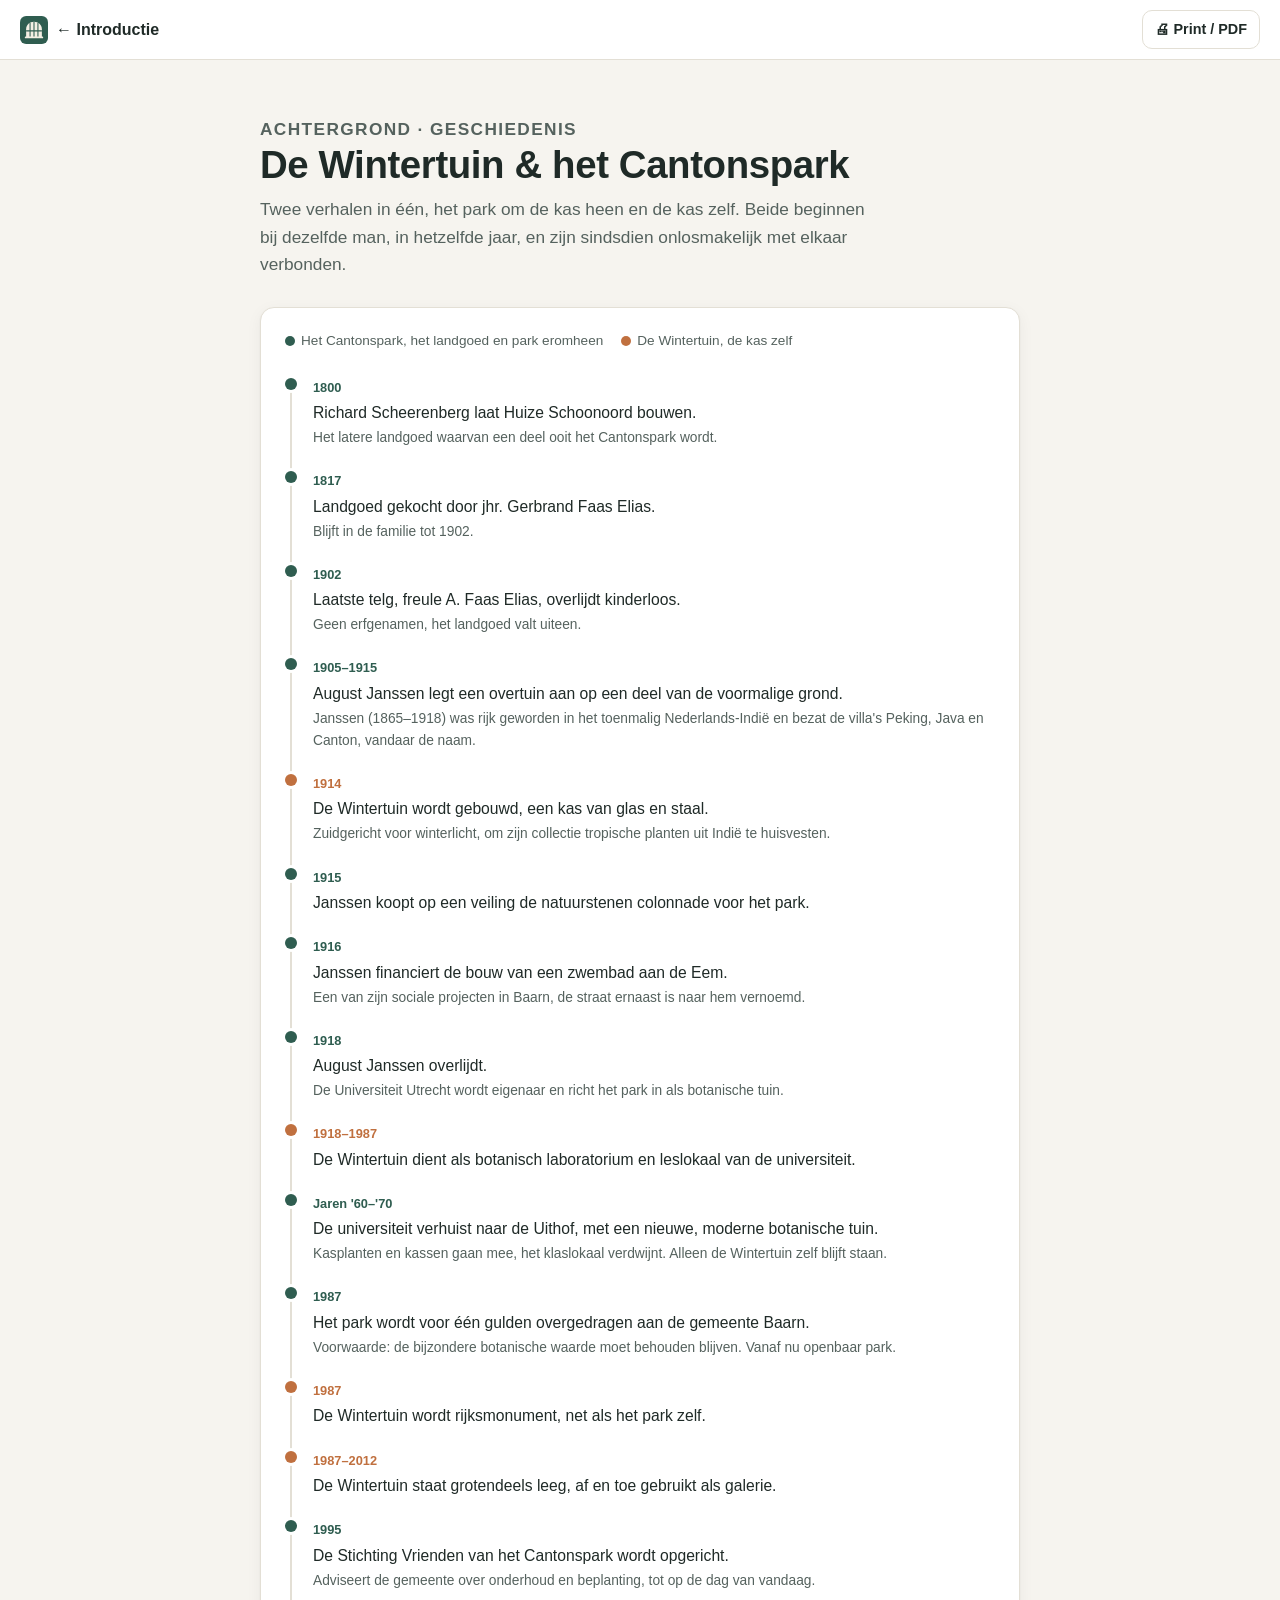
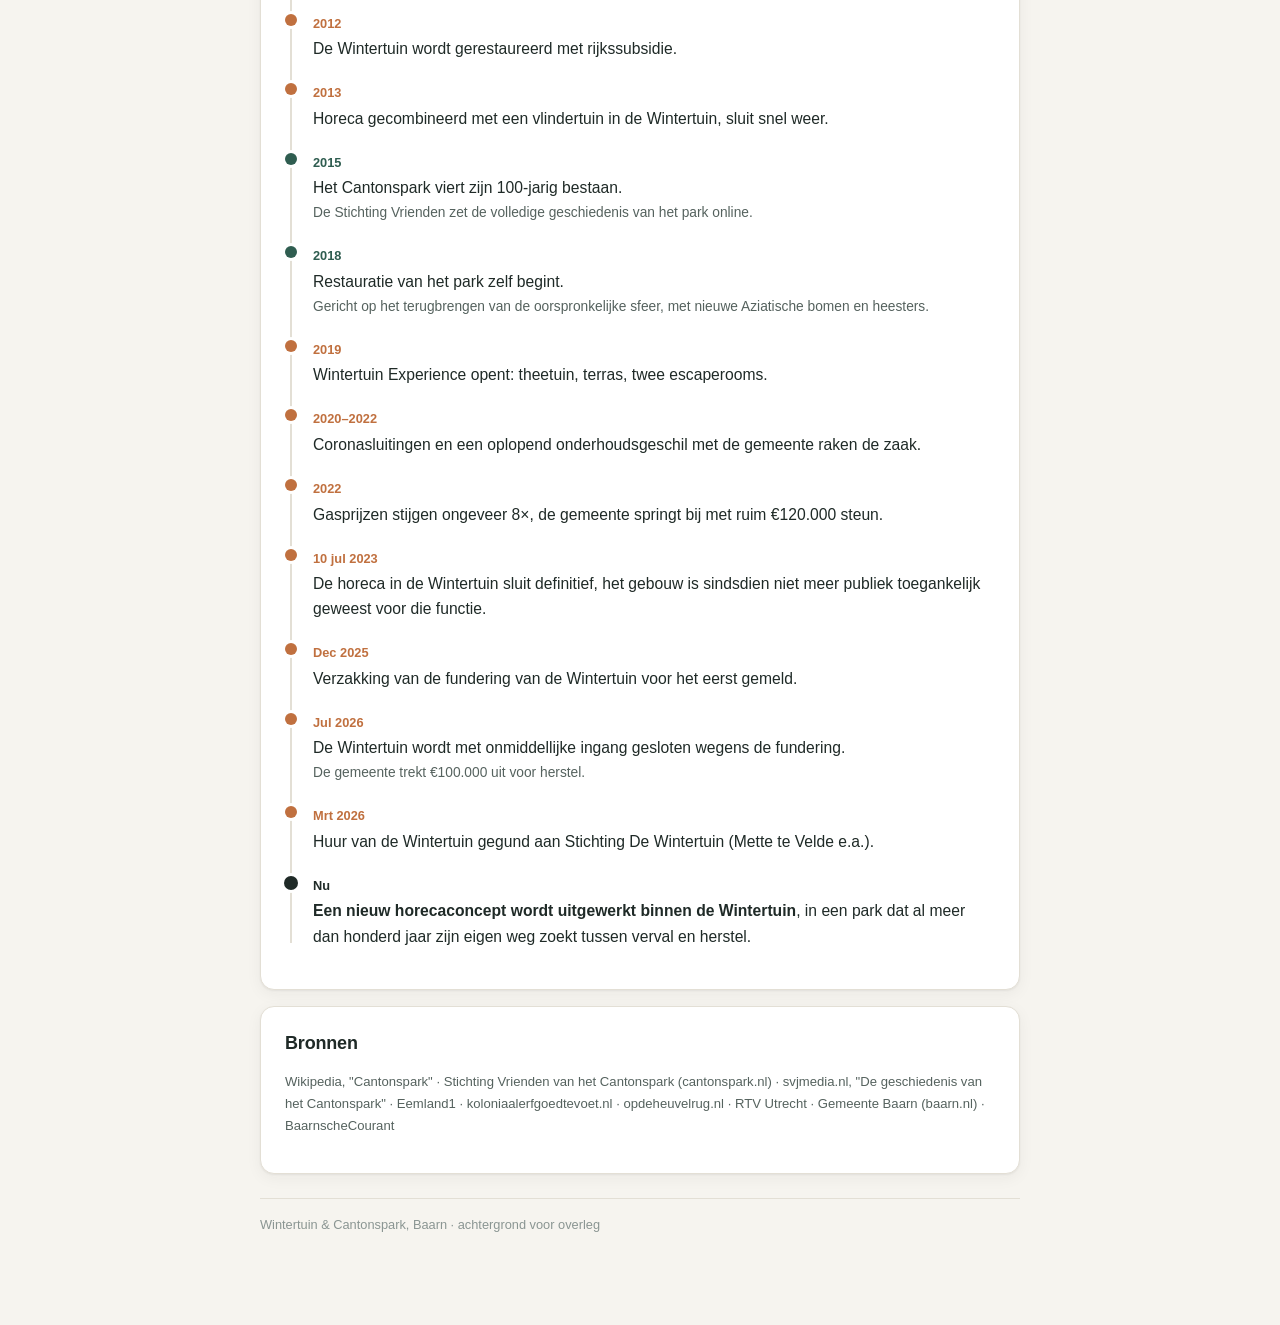
==== commit 368aef36: "No self sign-up, allergens and allergen card, closed days in the roster, About pages editable and sa" ====
--- a/Wintertuin-Cantonspark-Geschiedenis.html
+++ b/Wintertuin-Cantonspark-Geschiedenis.html
@@ -29,12 +29,12 @@
   .btn-primary:hover { background: #264d42; }
   .page { max-width: 800px; margin: 0 auto; padding: 24px 20px 90px; }
   .eyebrow { font-size: .78rem; font-weight: 700; letter-spacing: .08em; text-transform: uppercase; color: var(--primary); margin: 0 0 10px; }
-  [contenteditable="true"] { border-radius: 6px; transition: background .15s; cursor: text; }
-  [contenteditable="true"]:hover { background: var(--primary-soft); }
-  [contenteditable="true"]:focus { outline: 2px solid var(--primary); outline-offset: 2px; background: var(--surface); }
+  body.editing [data-edit] { border-radius: 6px; transition: background .15s; cursor: text; }
+  body.editing [data-edit]:hover { background: var(--primary-soft); }
+  body.editing [data-edit]:focus { outline: 2px solid var(--primary); outline-offset: 2px; background: var(--surface); }
   footer { font-size: .8rem; color: var(--ink-3); border-top: 1px solid var(--line); padding-top: 16px; margin-top: 16px; }
   @media (max-width: 640px) { .edit-hint { display: none; } .topbar { padding: 8px 14px; } }
-  @media print { .topbar { display: none; } body { background: #fff; } [contenteditable="true"]:hover, [contenteditable="true"]:focus { background: transparent; outline: none; } }
+  @media print { .topbar { display: none; } body { background: #fff; } [data-edit] { background: transparent !important; outline: none !important; } }
 
   .hero { margin: 32px 0 28px; }
   .hero h1 { font-size: 2.4rem; line-height: 1.1; margin-bottom: 10px; font-weight: 750; }
@@ -56,95 +56,100 @@
   .tl-text .sub { display: block; font-size: .86rem; color: var(--ink-2); margin-top: 2px; }
   .sources { font-size: .82rem; color: var(--ink-2); line-height: 1.7; }
   @media (max-width: 640px) { .hero h1 { font-size: 1.8rem; } section { padding: 18px 16px; } }
+  .about-toast { position: fixed; left: 50%; bottom: 24px; transform: translateX(-50%); background: var(--ink); color: #fff; padding: 10px 16px; border-radius: 12px; font-weight: 600; z-index: 50; }
+  .about-toast.error { background: #B5524A; }
 </style>
 </head>
 <body>
 
 <header class="topbar">
   <a class="brand" href="Wintertuin-Intro.html"><img src="img/icon.svg" width="28" height="28" alt=""><span>&larr; Introductie</span></a>
-  <div class="topbar-right"><span class="edit-hint">Klik op tekst om te bewerken (alleen in dit tabblad)</span>
+  <div class="topbar-right"><span class="edit-hint" id="edit-hint"></span><span id="edit-tools"></span>
     <button class="btn" onclick="window.print()">&#128424; Print / PDF</button></div>
 </header>
 
 <div class="page">
 
   <div class="hero">
-    <p class="eyebrow" contenteditable="true">Achtergrond &middot; geschiedenis</p>
-    <h1 contenteditable="true">De Wintertuin &amp; het Cantonspark</h1>
-    <p contenteditable="true">Twee verhalen in één, het park om de kas heen en de kas zelf. Beide beginnen bij dezelfde man, in hetzelfde jaar, en zijn sindsdien onlosmakelijk met elkaar verbonden.</p>
+    <p class="eyebrow" data-edit="k1">Achtergrond &middot; geschiedenis</p>
+    <h1 data-edit="k2">De Wintertuin &amp; het Cantonspark</h1>
+    <p data-edit="k3">Twee verhalen in één, het park om de kas heen en de kas zelf. Beide beginnen bij dezelfde man, in hetzelfde jaar, en zijn sindsdien onlosmakelijk met elkaar verbonden.</p>
   </div>
 
   <section>
     <div class="strand-legend">
-      <div><span class="sw" style="background:var(--primary);"></span><span contenteditable="true">Het Cantonspark, het landgoed en park eromheen</span></div>
-      <div><span class="sw" style="background:var(--accent);"></span><span contenteditable="true">De Wintertuin, de kas zelf</span></div>
+      <div><span class="sw" style="background:var(--primary);"></span><span data-edit="k4">Het Cantonspark, het landgoed en park eromheen</span></div>
+      <div><span class="sw" style="background:var(--accent);"></span><span data-edit="k5">De Wintertuin, de kas zelf</span></div>
     </div>
 
     <div class="timeline">
 
-      <div class="tl-item park"><div class="tl-year" contenteditable="true">1800</div><div class="tl-text" contenteditable="true">Richard Scheerenberg laat Huize Schoonoord bouwen.<span class="sub">Het latere landgoed waarvan een deel ooit het Cantonspark wordt.</span></div></div>
+      <div class="tl-item park"><div class="tl-year" data-edit="k6">1800</div><div class="tl-text" data-edit="k7">Richard Scheerenberg laat Huize Schoonoord bouwen.<span class="sub">Het latere landgoed waarvan een deel ooit het Cantonspark wordt.</span></div></div>
 
-      <div class="tl-item park"><div class="tl-year" contenteditable="true">1817</div><div class="tl-text" contenteditable="true">Landgoed gekocht door jhr. Gerbrand Faas Elias.<span class="sub">Blijft in de familie tot 1902.</span></div></div>
+      <div class="tl-item park"><div class="tl-year" data-edit="k8">1817</div><div class="tl-text" data-edit="k9">Landgoed gekocht door jhr. Gerbrand Faas Elias.<span class="sub">Blijft in de familie tot 1902.</span></div></div>
 
-      <div class="tl-item park"><div class="tl-year" contenteditable="true">1902</div><div class="tl-text" contenteditable="true">Laatste telg, freule A. Faas Elias, overlijdt kinderloos.<span class="sub">Geen erfgenamen, het landgoed valt uiteen.</span></div></div>
+      <div class="tl-item park"><div class="tl-year" data-edit="k10">1902</div><div class="tl-text" data-edit="k11">Laatste telg, freule A. Faas Elias, overlijdt kinderloos.<span class="sub">Geen erfgenamen, het landgoed valt uiteen.</span></div></div>
 
-      <div class="tl-item park"><div class="tl-year" contenteditable="true">1905&ndash;1915</div><div class="tl-text" contenteditable="true">August Janssen legt een overtuin aan op een deel van de voormalige grond.<span class="sub">Janssen (1865&ndash;1918) was rijk geworden in het toenmalig Nederlands-Indi&euml; en bezat de villa's Peking, Java en Canton, vandaar de naam.</span></div></div>
+      <div class="tl-item park"><div class="tl-year" data-edit="k12">1905&ndash;1915</div><div class="tl-text" data-edit="k13">August Janssen legt een overtuin aan op een deel van de voormalige grond.<span class="sub">Janssen (1865&ndash;1918) was rijk geworden in het toenmalig Nederlands-Indi&euml; en bezat de villa's Peking, Java en Canton, vandaar de naam.</span></div></div>
 
-      <div class="tl-item crust"><div class="tl-year" contenteditable="true">1914</div><div class="tl-text" contenteditable="true">De Wintertuin wordt gebouwd, een kas van glas en staal.<span class="sub">Zuidgericht voor winterlicht, om zijn collectie tropische planten uit Indi&euml; te huisvesten.</span></div></div>
+      <div class="tl-item crust"><div class="tl-year" data-edit="k14">1914</div><div class="tl-text" data-edit="k15">De Wintertuin wordt gebouwd, een kas van glas en staal.<span class="sub">Zuidgericht voor winterlicht, om zijn collectie tropische planten uit Indi&euml; te huisvesten.</span></div></div>
 
-      <div class="tl-item park"><div class="tl-year" contenteditable="true">1915</div><div class="tl-text" contenteditable="true">Janssen koopt op een veiling de natuurstenen colonnade voor het park.</div></div>
+      <div class="tl-item park"><div class="tl-year" data-edit="k16">1915</div><div class="tl-text" data-edit="k17">Janssen koopt op een veiling de natuurstenen colonnade voor het park.</div></div>
 
-      <div class="tl-item park"><div class="tl-year" contenteditable="true">1916</div><div class="tl-text" contenteditable="true">Janssen financiert de bouw van een zwembad aan de Eem.<span class="sub">Een van zijn sociale projecten in Baarn, de straat ernaast is naar hem vernoemd.</span></div></div>
+      <div class="tl-item park"><div class="tl-year" data-edit="k18">1916</div><div class="tl-text" data-edit="k19">Janssen financiert de bouw van een zwembad aan de Eem.<span class="sub">Een van zijn sociale projecten in Baarn, de straat ernaast is naar hem vernoemd.</span></div></div>
 
-      <div class="tl-item park"><div class="tl-year" contenteditable="true">1918</div><div class="tl-text" contenteditable="true">August Janssen overlijdt.<span class="sub">De Universiteit Utrecht wordt eigenaar en richt het park in als botanische tuin.</span></div></div>
+      <div class="tl-item park"><div class="tl-year" data-edit="k20">1918</div><div class="tl-text" data-edit="k21">August Janssen overlijdt.<span class="sub">De Universiteit Utrecht wordt eigenaar en richt het park in als botanische tuin.</span></div></div>
 
-      <div class="tl-item crust"><div class="tl-year" contenteditable="true">1918&ndash;1987</div><div class="tl-text" contenteditable="true">De Wintertuin dient als botanisch laboratorium en leslokaal van de universiteit.</div></div>
+      <div class="tl-item crust"><div class="tl-year" data-edit="k22">1918&ndash;1987</div><div class="tl-text" data-edit="k23">De Wintertuin dient als botanisch laboratorium en leslokaal van de universiteit.</div></div>
 
-      <div class="tl-item park"><div class="tl-year" contenteditable="true">Jaren '60&ndash;'70</div><div class="tl-text" contenteditable="true">De universiteit verhuist naar de Uithof, met een nieuwe, moderne botanische tuin.<span class="sub">Kasplanten en kassen gaan mee, het klaslokaal verdwijnt. Alleen de Wintertuin zelf blijft staan.</span></div></div>
+      <div class="tl-item park"><div class="tl-year" data-edit="k24">Jaren '60&ndash;'70</div><div class="tl-text" data-edit="k25">De universiteit verhuist naar de Uithof, met een nieuwe, moderne botanische tuin.<span class="sub">Kasplanten en kassen gaan mee, het klaslokaal verdwijnt. Alleen de Wintertuin zelf blijft staan.</span></div></div>
 
-      <div class="tl-item park"><div class="tl-year" contenteditable="true">1987</div><div class="tl-text" contenteditable="true">Het park wordt voor &eacute;&eacute;n gulden overgedragen aan de gemeente Baarn.<span class="sub">Voorwaarde: de bijzondere botanische waarde moet behouden blijven. Vanaf nu openbaar park.</span></div></div>
+      <div class="tl-item park"><div class="tl-year" data-edit="k26">1987</div><div class="tl-text" data-edit="k27">Het park wordt voor &eacute;&eacute;n gulden overgedragen aan de gemeente Baarn.<span class="sub">Voorwaarde: de bijzondere botanische waarde moet behouden blijven. Vanaf nu openbaar park.</span></div></div>
 
-      <div class="tl-item crust"><div class="tl-year" contenteditable="true">1987</div><div class="tl-text" contenteditable="true">De Wintertuin wordt rijksmonument, net als het park zelf.</div></div>
+      <div class="tl-item crust"><div class="tl-year" data-edit="k28">1987</div><div class="tl-text" data-edit="k29">De Wintertuin wordt rijksmonument, net als het park zelf.</div></div>
 
-      <div class="tl-item crust"><div class="tl-year" contenteditable="true">1987&ndash;2012</div><div class="tl-text" contenteditable="true">De Wintertuin staat grotendeels leeg, af en toe gebruikt als galerie.</div></div>
+      <div class="tl-item crust"><div class="tl-year" data-edit="k30">1987&ndash;2012</div><div class="tl-text" data-edit="k31">De Wintertuin staat grotendeels leeg, af en toe gebruikt als galerie.</div></div>
 
-      <div class="tl-item park"><div class="tl-year" contenteditable="true">1995</div><div class="tl-text" contenteditable="true">De Stichting Vrienden van het Cantonspark wordt opgericht.<span class="sub">Adviseert de gemeente over onderhoud en beplanting, tot op de dag van vandaag.</span></div></div>
+      <div class="tl-item park"><div class="tl-year" data-edit="k32">1995</div><div class="tl-text" data-edit="k33">De Stichting Vrienden van het Cantonspark wordt opgericht.<span class="sub">Adviseert de gemeente over onderhoud en beplanting, tot op de dag van vandaag.</span></div></div>
 
-      <div class="tl-item crust"><div class="tl-year" contenteditable="true">2012</div><div class="tl-text" contenteditable="true">De Wintertuin wordt gerestaureerd met rijkssubsidie.</div></div>
+      <div class="tl-item crust"><div class="tl-year" data-edit="k34">2012</div><div class="tl-text" data-edit="k35">De Wintertuin wordt gerestaureerd met rijkssubsidie.</div></div>
 
-      <div class="tl-item crust"><div class="tl-year" contenteditable="true">2013</div><div class="tl-text" contenteditable="true">Horeca gecombineerd met een vlindertuin in de Wintertuin, sluit snel weer.</div></div>
+      <div class="tl-item crust"><div class="tl-year" data-edit="k36">2013</div><div class="tl-text" data-edit="k37">Horeca gecombineerd met een vlindertuin in de Wintertuin, sluit snel weer.</div></div>
 
-      <div class="tl-item park"><div class="tl-year" contenteditable="true">2015</div><div class="tl-text" contenteditable="true">Het Cantonspark viert zijn 100-jarig bestaan.<span class="sub">De Stichting Vrienden zet de volledige geschiedenis van het park online.</span></div></div>
+      <div class="tl-item park"><div class="tl-year" data-edit="k38">2015</div><div class="tl-text" data-edit="k39">Het Cantonspark viert zijn 100-jarig bestaan.<span class="sub">De Stichting Vrienden zet de volledige geschiedenis van het park online.</span></div></div>
 
-      <div class="tl-item park"><div class="tl-year" contenteditable="true">2018</div><div class="tl-text" contenteditable="true">Restauratie van het park zelf begint.<span class="sub">Gericht op het terugbrengen van de oorspronkelijke sfeer, met nieuwe Aziatische bomen en heesters.</span></div></div>
+      <div class="tl-item park"><div class="tl-year" data-edit="k40">2018</div><div class="tl-text" data-edit="k41">Restauratie van het park zelf begint.<span class="sub">Gericht op het terugbrengen van de oorspronkelijke sfeer, met nieuwe Aziatische bomen en heesters.</span></div></div>
 
-      <div class="tl-item crust"><div class="tl-year" contenteditable="true">2019</div><div class="tl-text" contenteditable="true">Wintertuin Experience opent: theetuin, terras, twee escaperooms.</div></div>
+      <div class="tl-item crust"><div class="tl-year" data-edit="k42">2019</div><div class="tl-text" data-edit="k43">Wintertuin Experience opent: theetuin, terras, twee escaperooms.</div></div>
 
-      <div class="tl-item crust"><div class="tl-year" contenteditable="true">2020&ndash;2022</div><div class="tl-text" contenteditable="true">Coronasluitingen en een oplopend onderhoudsgeschil met de gemeente raken de zaak.</div></div>
+      <div class="tl-item crust"><div class="tl-year" data-edit="k44">2020&ndash;2022</div><div class="tl-text" data-edit="k45">Coronasluitingen en een oplopend onderhoudsgeschil met de gemeente raken de zaak.</div></div>
 
-      <div class="tl-item crust"><div class="tl-year" contenteditable="true">2022</div><div class="tl-text" contenteditable="true">Gasprijzen stijgen ongeveer 8&times;, de gemeente springt bij met ruim &euro;120.000 steun.</div></div>
+      <div class="tl-item crust"><div class="tl-year" data-edit="k46">2022</div><div class="tl-text" data-edit="k47">Gasprijzen stijgen ongeveer 8&times;, de gemeente springt bij met ruim &euro;120.000 steun.</div></div>
 
-      <div class="tl-item crust"><div class="tl-year" contenteditable="true">10 jul 2023</div><div class="tl-text" contenteditable="true">De horeca in de Wintertuin sluit definitief, het gebouw is sindsdien niet meer publiek toegankelijk geweest voor die functie.</div></div>
+      <div class="tl-item crust"><div class="tl-year" data-edit="k48">10 jul 2023</div><div class="tl-text" data-edit="k49">De horeca in de Wintertuin sluit definitief, het gebouw is sindsdien niet meer publiek toegankelijk geweest voor die functie.</div></div>
 
-      <div class="tl-item crust"><div class="tl-year" contenteditable="true">Dec 2025</div><div class="tl-text" contenteditable="true">Verzakking van de fundering van de Wintertuin voor het eerst gemeld.</div></div>
+      <div class="tl-item crust"><div class="tl-year" data-edit="k50">Dec 2025</div><div class="tl-text" data-edit="k51">Verzakking van de fundering van de Wintertuin voor het eerst gemeld.</div></div>
 
-      <div class="tl-item crust"><div class="tl-year" contenteditable="true">Jul 2026</div><div class="tl-text" contenteditable="true">De Wintertuin wordt met onmiddellijke ingang gesloten wegens de fundering.<span class="sub">De gemeente trekt &euro;100.000 uit voor herstel.</span></div></div>
+      <div class="tl-item crust"><div class="tl-year" data-edit="k52">Jul 2026</div><div class="tl-text" data-edit="k53">De Wintertuin wordt met onmiddellijke ingang gesloten wegens de fundering.<span class="sub">De gemeente trekt &euro;100.000 uit voor herstel.</span></div></div>
 
-      <div class="tl-item crust"><div class="tl-year" contenteditable="true">Mrt 2026</div><div class="tl-text" contenteditable="true">Huur van de Wintertuin gegund aan Stichting De Wintertuin (Mette te Velde e.a.).</div></div>
+      <div class="tl-item crust"><div class="tl-year" data-edit="k54">Mrt 2026</div><div class="tl-text" data-edit="k55">Huur van de Wintertuin gegund aan Stichting De Wintertuin (Mette te Velde e.a.).</div></div>
 
-      <div class="tl-item now"><div class="tl-year" contenteditable="true">Nu</div><div class="tl-text" contenteditable="true"><b>Een nieuw horecaconcept wordt uitgewerkt binnen de Wintertuin</b>, in een park dat al meer dan honderd jaar zijn eigen weg zoekt tussen verval en herstel.</div></div>
+      <div class="tl-item now"><div class="tl-year" data-edit="k56">Nu</div><div class="tl-text" data-edit="k57"><b>Een nieuw horecaconcept wordt uitgewerkt binnen de Wintertuin</b>, in een park dat al meer dan honderd jaar zijn eigen weg zoekt tussen verval en herstel.</div></div>
 
     </div>
   </section>
 
   <section style="margin-bottom:24px;">
-    <h2 style="font-size:18px; margin-bottom:10px;" contenteditable="true">Bronnen</h2>
-    <p class="sources" contenteditable="true">
+    <h2 style="font-size:18px; margin-bottom:10px;" data-edit="k58">Bronnen</h2>
+    <p class="sources" data-edit="k59">
       Wikipedia, "Cantonspark" &middot; Stichting Vrienden van het Cantonspark (cantonspark.nl) &middot; svjmedia.nl, "De geschiedenis van het Cantonspark" &middot; Eemland1 &middot; koloniaalerfgoedtevoet.nl &middot; opdeheuvelrug.nl &middot; RTV Utrecht &middot; Gemeente Baarn (baarn.nl) &middot; BaarnscheCourant
     </p>
   </section>
 
-  <footer contenteditable="true">Wintertuin &amp; Cantonspark, Baarn &middot; achtergrond voor overleg</footer>
+  <footer data-edit="k60">Wintertuin &amp; Cantonspark, Baarn &middot; achtergrond voor overleg</footer>
 </div>
+<div id="about-toast" class="about-toast" hidden></div>
+<script src="vendor/supabase.js"></script>
+<script type="module">import { initAbout } from "./js/about.js"; initAbout("history");</script>
 </body>
 </html>
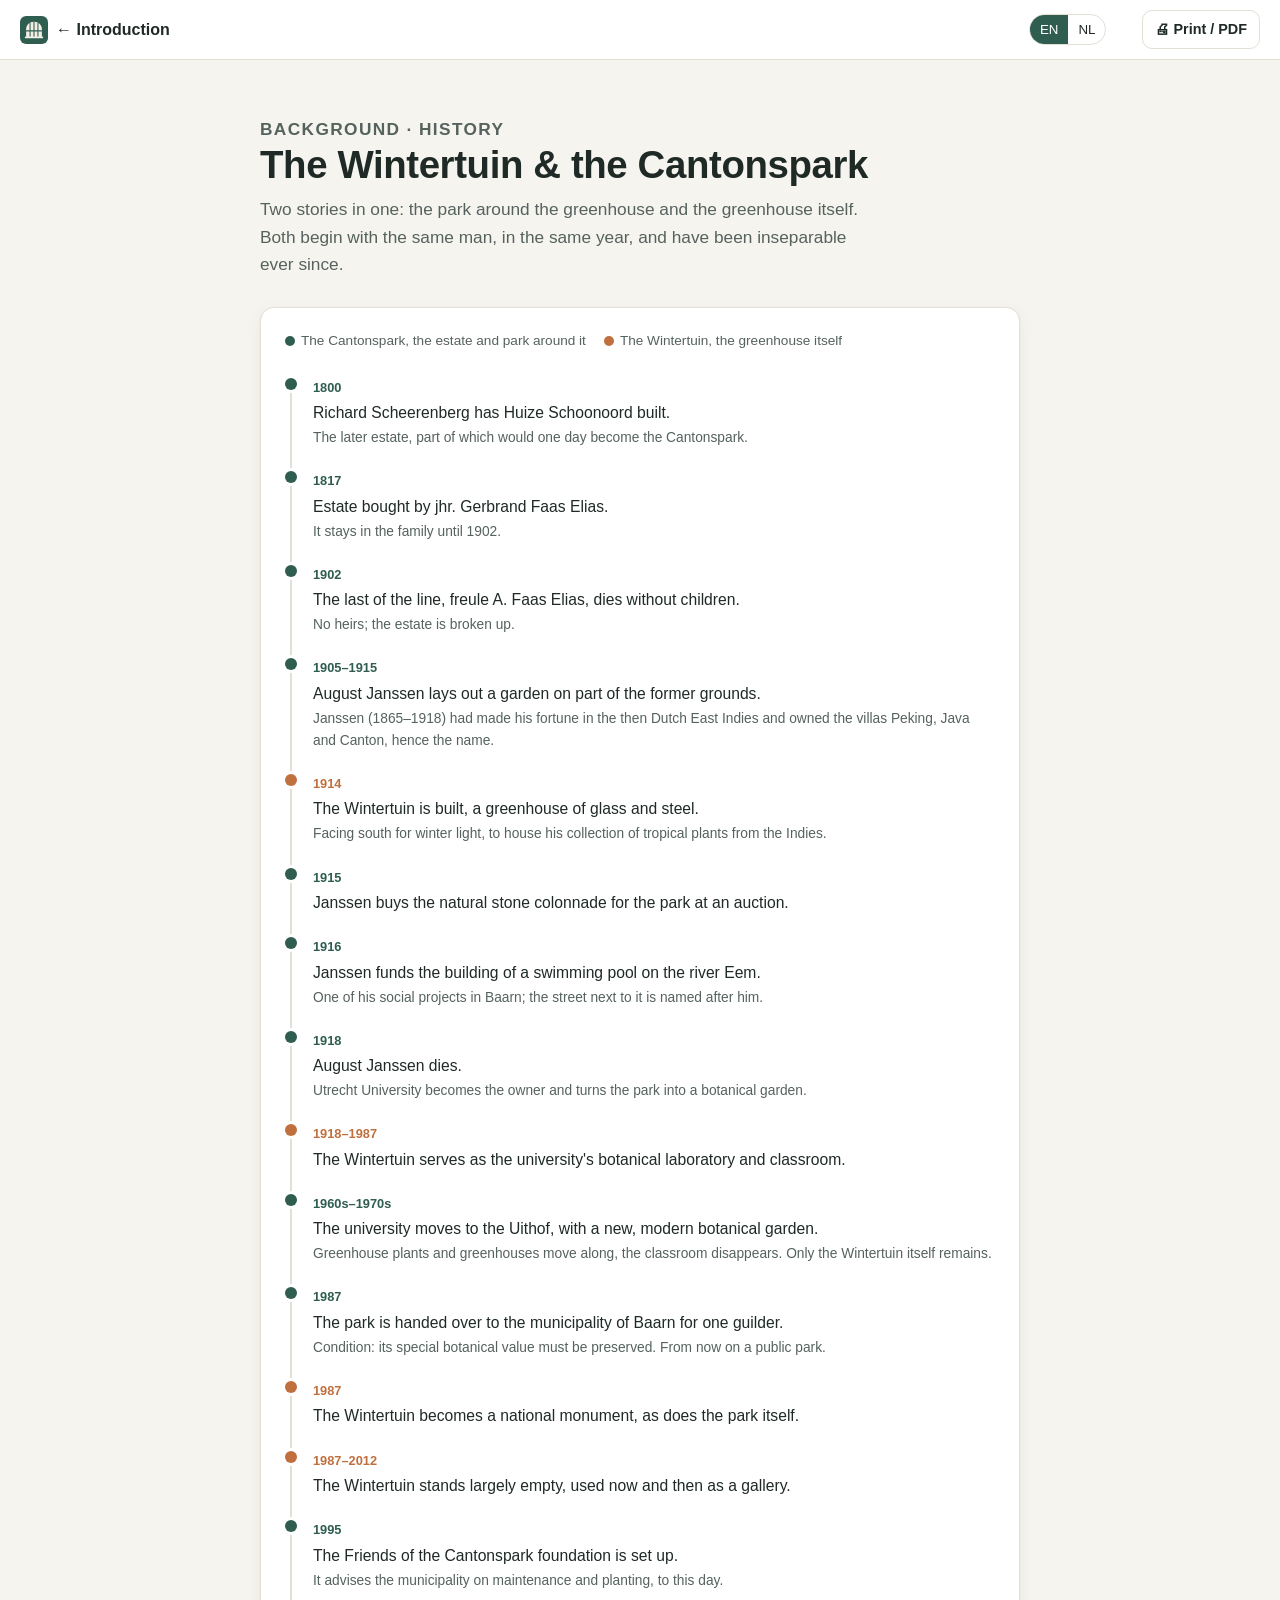
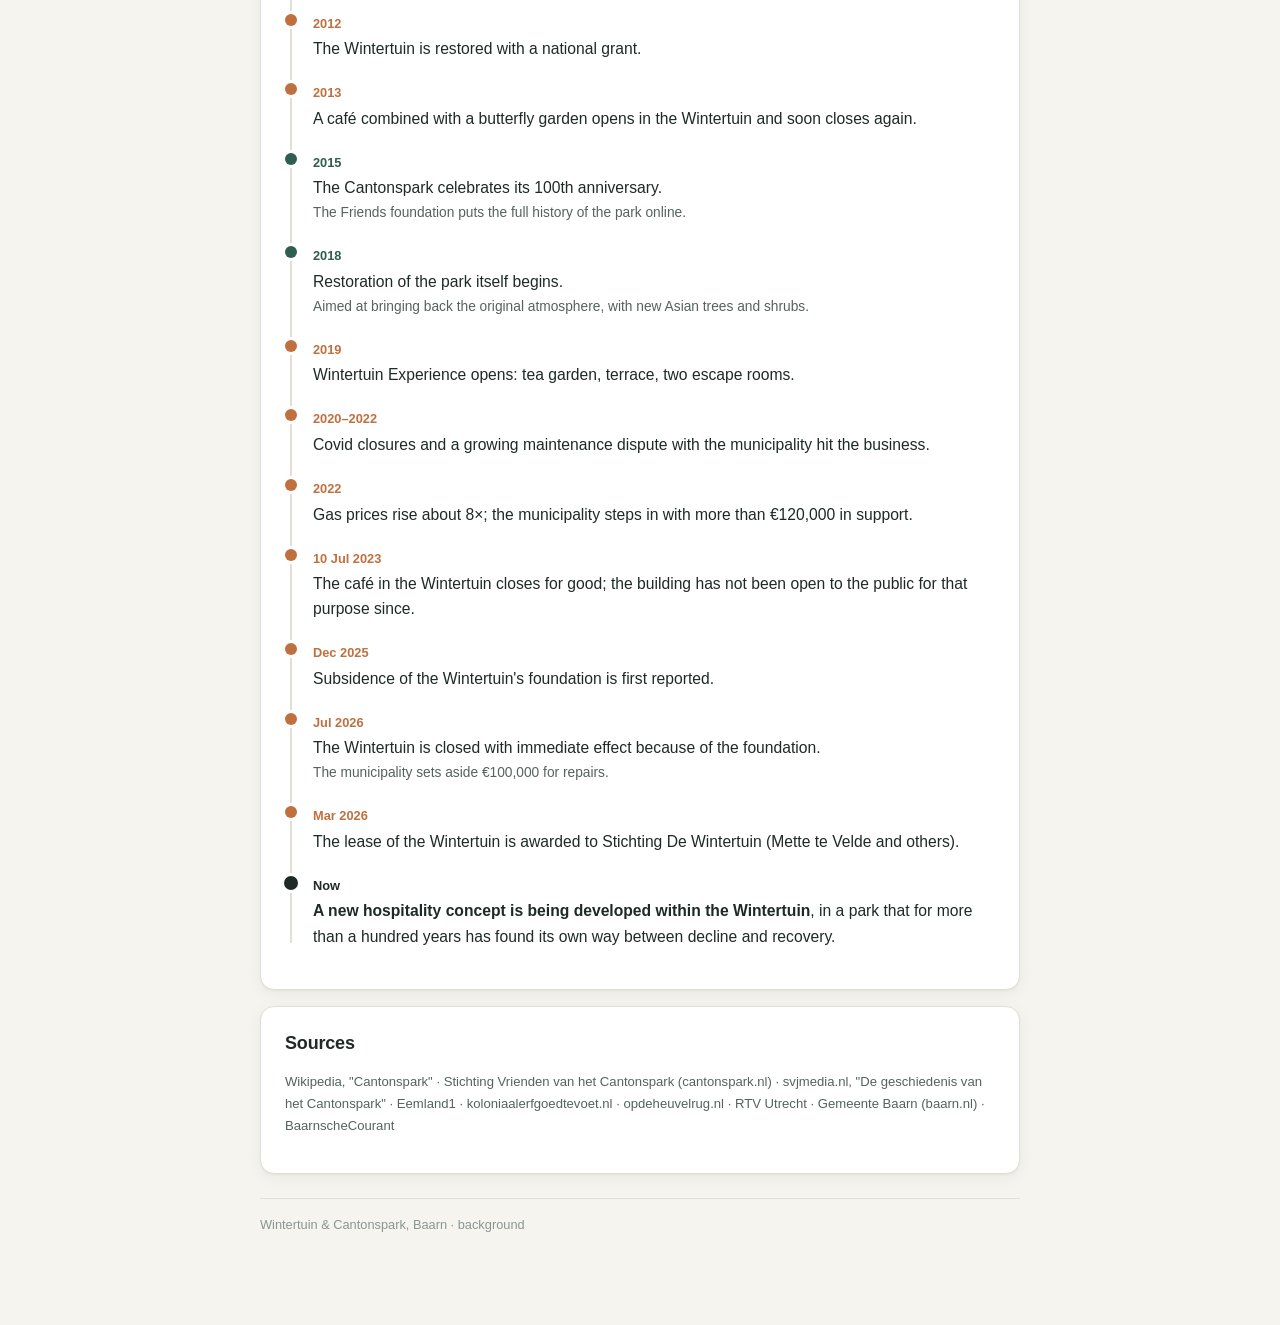
==== commit 709bf701: "Intro and history pages follow the app language (English text added), with an EN/NL switch Co-Author" ====
--- a/Wintertuin-Cantonspark-Geschiedenis.html
+++ b/Wintertuin-Cantonspark-Geschiedenis.html
@@ -58,14 +58,18 @@
   @media (max-width: 640px) { .hero h1 { font-size: 1.8rem; } section { padding: 18px 16px; } }
   .about-toast { position: fixed; left: 50%; bottom: 24px; transform: translateX(-50%); background: var(--ink); color: #fff; padding: 10px 16px; border-radius: 12px; font-weight: 600; z-index: 50; }
   .about-toast.error { background: #B5524A; }
+  .lang-sw { display: inline-flex; border: 1px solid var(--line, #E3DFD5); border-radius: 99px; overflow: hidden; margin-right: 6px; }
+  .lang-sw button { border: 0; background: transparent; font: 600 12px/1 inherit; font-family: inherit; padding: 7px 10px; cursor: pointer; color: inherit; }
+  .lang-sw button.on { background: #2F5D50; color: #fff; }
+  @media print { .lang-sw { display: none; } }
 </style>
 </head>
 <body>
 
 <header class="topbar">
-  <a class="brand" href="Wintertuin-Intro.html"><img src="img/icon.svg" width="28" height="28" alt=""><span>&larr; Introductie</span></a>
+  <a class="brand" href="Wintertuin-Intro.html"><img src="img/icon.svg" width="28" height="28" alt=""><span data-ui="back_intro">&larr; Introductie</span></a>
   <div class="topbar-right"><span class="edit-hint" id="edit-hint"></span><span id="edit-tools"></span>
-    <button class="btn" onclick="window.print()">&#128424; Print / PDF</button></div>
+    <button class="btn" onclick="window.print()" data-ui="print">&#128424; Print / PDF</button></div>
 </header>
 
 <div class="page">
@@ -150,6 +154,6 @@
 </div>
 <div id="about-toast" class="about-toast" hidden></div>
 <script src="vendor/supabase.js"></script>
-<script type="module">import { initAbout } from "./js/about.js"; initAbout("history");</script>
+<script type="module">import { initAbout } from "./js/about.js?v=2026-10-17-2"; initAbout("history");</script>
 </body>
 </html>
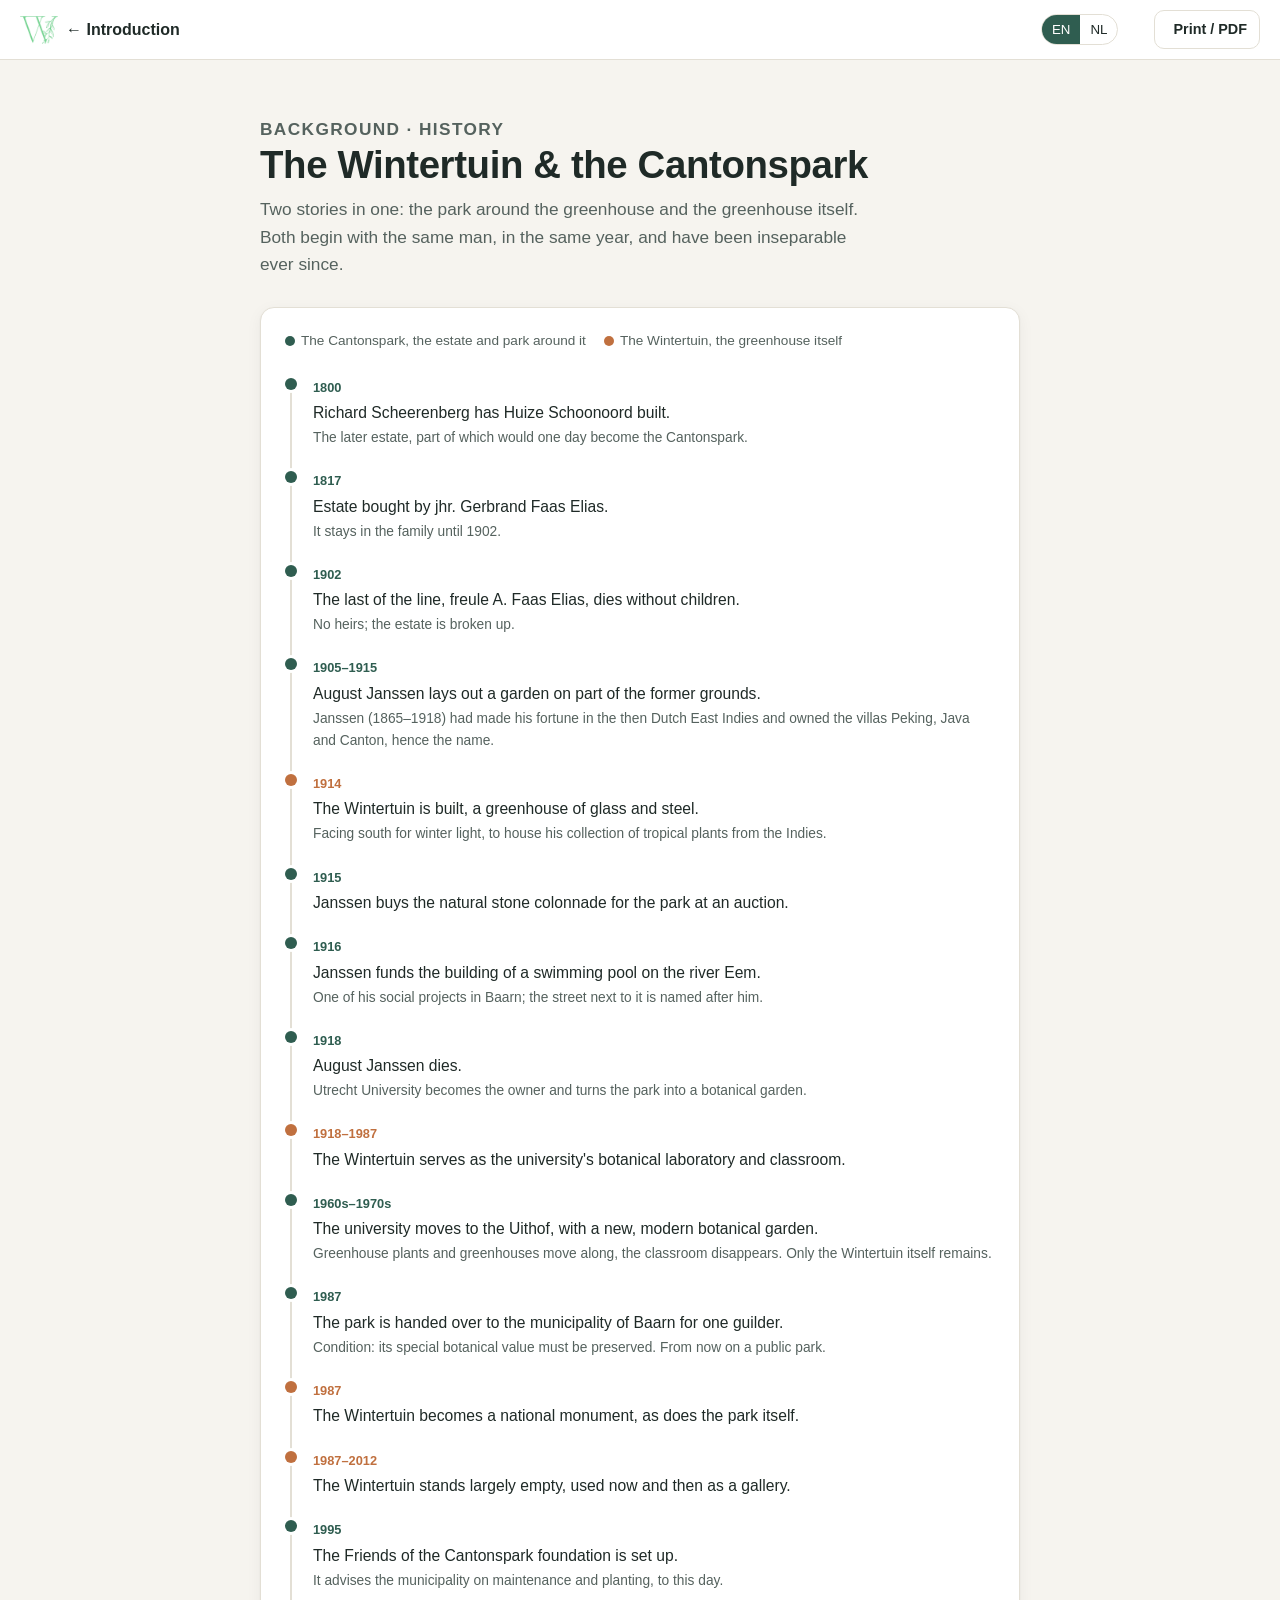
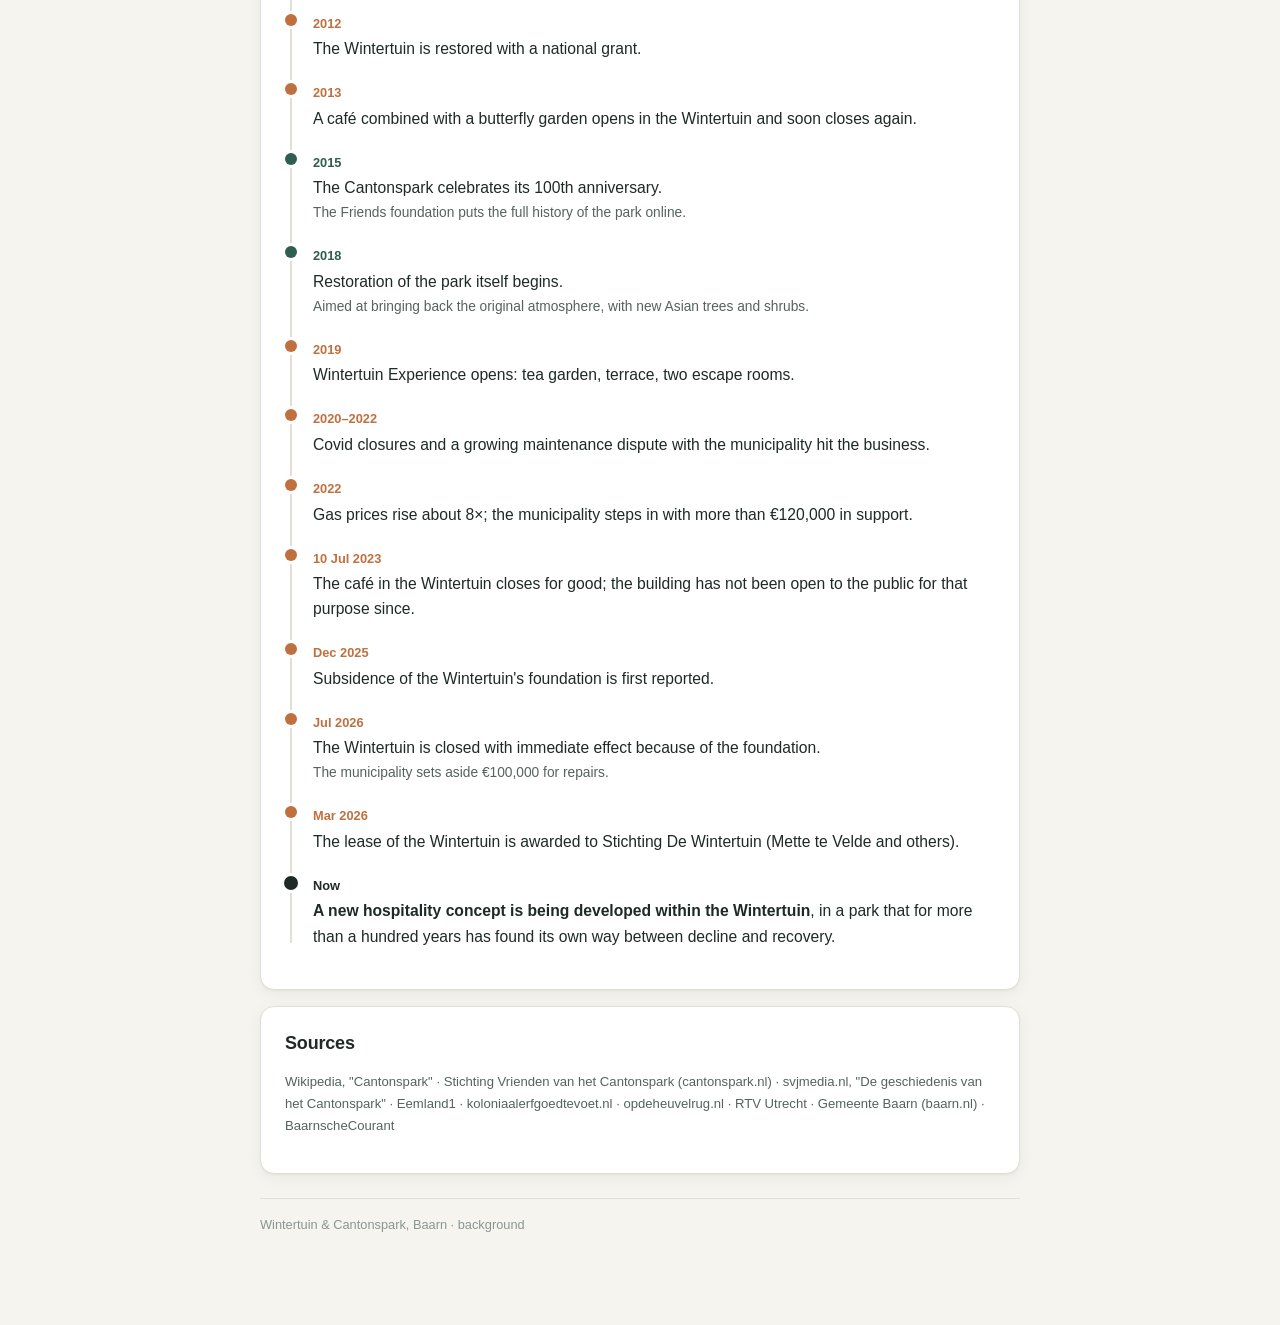
==== commit fd3fc312: "Logo: the W with the vine in the top bar, on the sign-in and PIN screens, as favicon and app icon Ba" ====
--- a/Wintertuin-Cantonspark-Geschiedenis.html
+++ b/Wintertuin-Cantonspark-Geschiedenis.html
@@ -2,7 +2,7 @@
 <html lang="nl">
 <head>
 <meta charset="UTF-8">
-<link rel="icon" href="img/icon.svg" type="image/svg+xml">
+<link rel="icon" href="img/favicon-32.png?v=3" sizes="32x32" type="image/png">
 <meta name="theme-color" content="#2F5D50">
 <meta name="viewport" content="width=device-width, initial-scale=1">
 <title>Wintertuin &amp; Cantonspark, geschiedenis</title>
@@ -67,7 +67,7 @@
 <body>
 
 <header class="topbar">
-  <a class="brand" href="Wintertuin-Intro.html"><img src="img/icon.svg" width="28" height="28" alt=""><span data-ui="back_intro">&larr; Introductie</span></a>
+  <a class="brand" href="Wintertuin-Intro.html"><img class="brand-logo" src="img/logo-sm.png" width="38" height="28" alt=""><span data-ui="back_intro">&larr; Introductie</span></a>
   <div class="topbar-right"><span class="edit-hint" id="edit-hint"></span><span id="edit-tools"></span>
     <button class="btn" onclick="window.print()" data-ui="print">&#128424; Print / PDF</button></div>
 </header>
